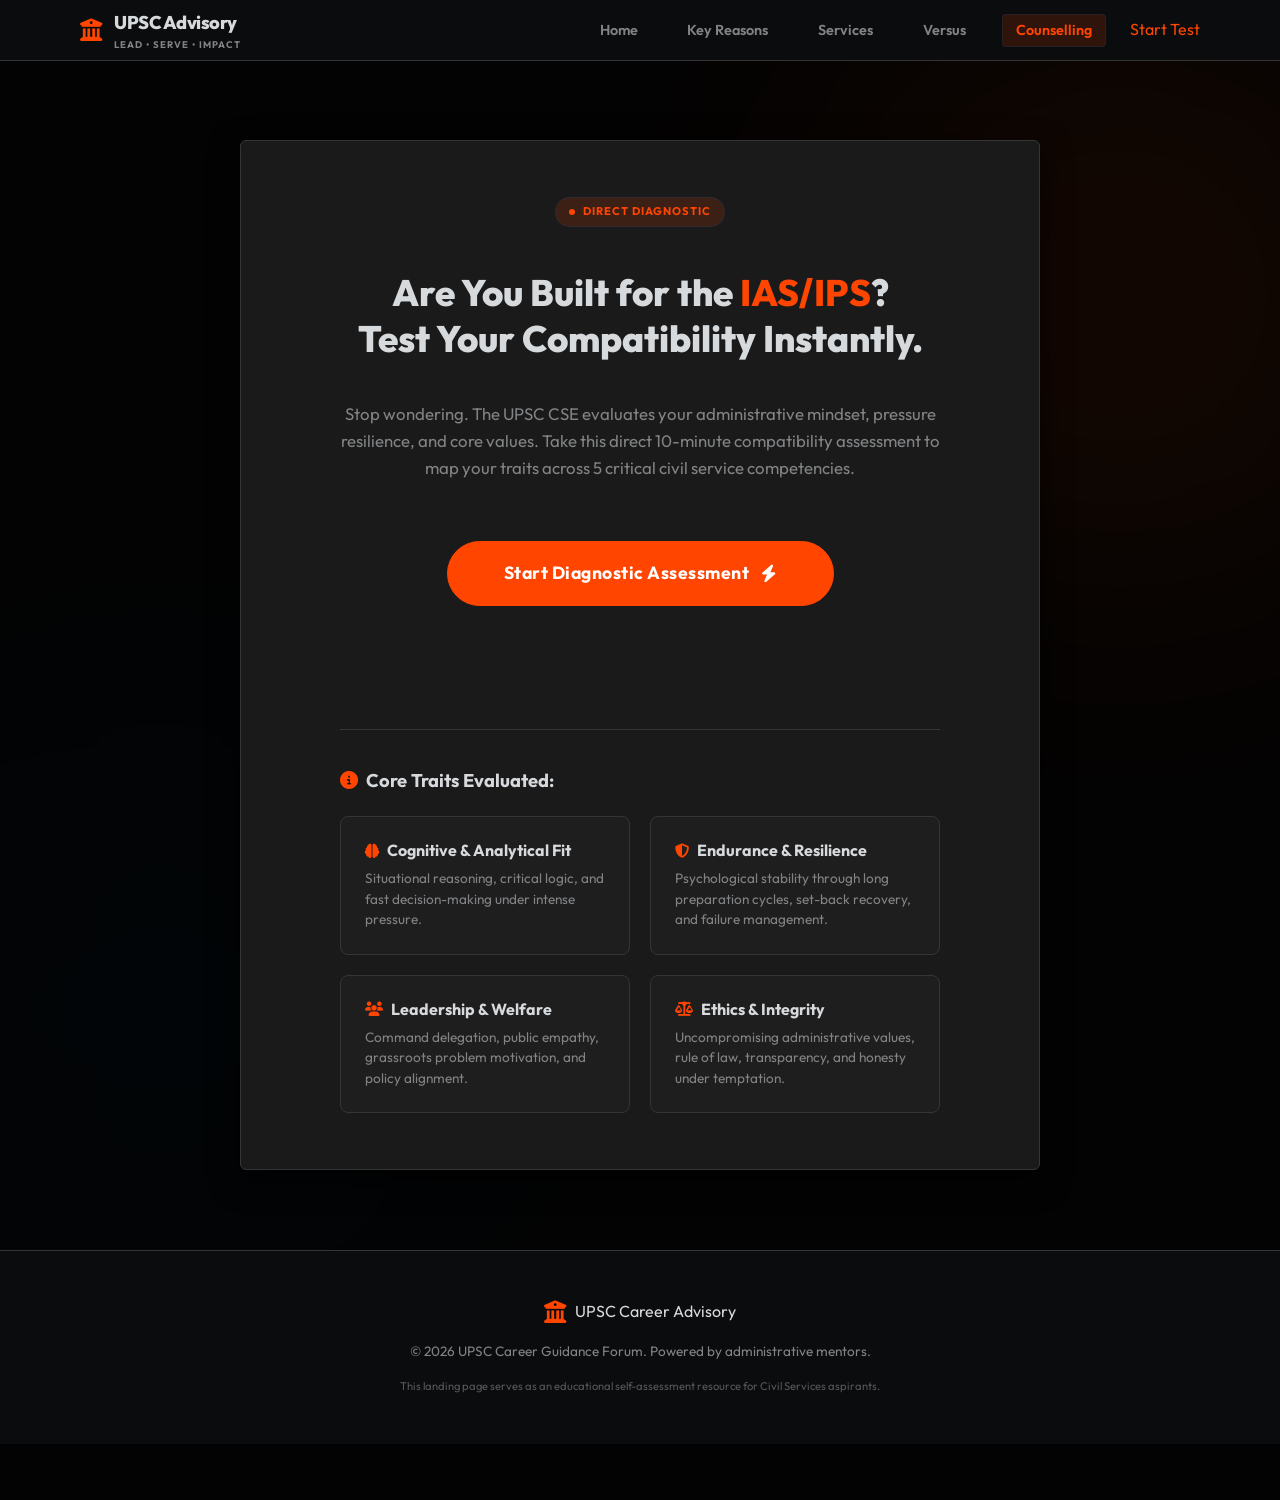
==== assessment.html @ 0c810256 "Add 2nd variant landing page (assessment.html) with punchy headline and link it from home page nav" ====
<!DOCTYPE html>
<html lang="en">
<head>
  <meta charset="UTF-8">
  <meta name="viewport" content="width=device-width, initial-scale=1.0, maximum-scale=1.0, user-scalable=no">
  <title>UPSC Career Compatibility Assessment | Are You Built for IAS/IPS?</title>
  <meta name="description" content="Take this direct 10-minute diagnostic compatibility assessment to map your traits across 5 core civil service competencies.">
  
  <!-- Preconnect to Google Fonts -->
  <link rel="preconnect" href="https://fonts.googleapis.com">
  <link rel="preconnect" href="https://fonts.gstatic.com" crossorigin>
  <!-- Google Fonts: Outfit for clean text & headings -->
  <link href="https://fonts.googleapis.com/css2?family=Outfit:wght@300;400;500;600;700;800;900&display=swap" rel="stylesheet">
  
  <!-- FontAwesome Icons -->
  <link rel="stylesheet" href="https://cdnjs.cloudflare.com/ajax/libs/font-awesome/6.4.0/css/all.min.css">
  
  <!-- Custom Stylesheet -->
  <link rel="stylesheet" href="style.css?v=1.4">
</head>
<body class="quiz-page">

  <!-- Background overlay particles/shapes -->
  <div class="decorations">
    <div class="glow-orb orb-1"></div>
    <div class="glow-orb orb-2"></div>
  </div>

  <!-- Header -->
  <header>
    <div class="container header-container">
      <div class="logo">
        <a href="index.html" style="text-decoration: none; display: flex; align-items: center; gap: 0.75rem; color: inherit;">
          <div class="portal-logo">
            <i class="fa-solid fa-building-columns"></i>
          </div>
          <div class="logo-text">
            <span class="logo-title">UPSC Advisory</span>
            <span class="logo-subtitle">LEAD • SERVE • IMPACT</span>
          </div>
        </a>
      </div>
      
      <div class="header-right-actions">
        <nav class="desktop-nav">
          <ul>
            <li><a href="index.html#hero">Home</a></li>
            <li><a href="index.html#reasons">Key Reasons</a></li>
            <li><a href="index.html#services">Services</a></li>
            <li><a href="index.html#comparison">Versus</a></li>
            <li><a href="quiz.html" class="nav-btn-highlight">Counselling</a></li>
          </ul>
        </nav>
        <a href="quiz.html" class="cta-header-btn">Start Test</a>
      </div>
    </div>
  </header>

  <!-- Main Content Card Section -->
  <section class="page-quiz-section" style="padding-top: 140px; padding-bottom: 80px; min-height: calc(100vh - 120px); display: flex; align-items: center;">
    <div class="container">
      <div class="quiz-container card-glass" style="max-width: 800px; margin: 0 auto; text-align: center; padding: 3.5rem 2rem;">
        
        <div class="quiz-intro-content">
          <div class="hero-badge" style="margin-bottom: 1.5rem; display: inline-flex; align-items: center; gap: 0.5rem;">
            <span class="badge-dot"></span> DIRECT DIAGNOSTIC
          </div>
          
          <h1 style="font-size: 2.3rem; line-height: 1.25; margin-bottom: 1.25rem; font-family: var(--font-heading); font-weight: 800; color: var(--color-text-primary);">
            Are You Built for the <span class="highlight">IAS/IPS</span>?<br>Test Your Compatibility Instantly.
          </h1>
          
          <p style="max-width: 620px; margin: 0 auto 2.5rem auto; font-size: 1.05rem; line-height: 1.6; color: var(--color-text-secondary);">
            Stop wondering. The UPSC CSE evaluates your administrative mindset, pressure resilience, and core values. Take this direct 10-minute compatibility assessment to map your traits across 5 critical civil service competencies.
          </p>
          
          <div style="margin-bottom: 3.5rem;">
            <a href="quiz.html" class="btn btn-primary btn-booking btn-shimmer" style="text-decoration: none; padding: 1.1rem 3.5rem; font-size: 1.1rem; display: inline-flex; align-items: center; gap: 0.75rem; border-radius: 50px; font-weight: 700;">
              Start Diagnostic Assessment <i class="fa-solid fa-bolt"></i>
            </a>
          </div>

          <!-- Evaluated Traits Grid -->
          <div style="margin-top: 3rem; border-top: var(--border-glass); padding-top: 2.5rem; text-align: left;">
            <h3 style="font-size: 1.15rem; color: var(--color-text-primary); margin-bottom: 1.5rem; font-family: var(--font-heading); display: flex; align-items: center; gap: 0.5rem; font-weight: 700;">
              <i class="fa-solid fa-circle-info" style="color: var(--color-accent-orange);"></i> Core Traits Evaluated:
            </h3>
            
            <div class="traits-grid" style="display: grid; grid-template-columns: repeat(auto-fit, minmax(280px, 1fr)); gap: 1.25rem;">
              <div class="trait-card" style="background: rgba(255,255,255,0.015); border: var(--border-glass); padding: 1.5rem; border-radius: 8px; transition: transform 0.2s ease;">
                <h4 style="font-size: 1rem; color: var(--color-text-primary); margin-bottom: 0.5rem; display: flex; align-items: center; gap: 0.5rem; font-weight: 700; font-family: var(--font-heading);">
                  <i class="fa-solid fa-brain" style="color: var(--color-accent-orange); font-size: 0.9rem;"></i> Cognitive &amp; Analytical Fit
                </h4>
                <p style="font-size: 0.85rem; line-height: 1.5; color: var(--color-text-secondary); margin: 0;">Situational reasoning, critical logic, and fast decision-making under intense pressure.</p>
              </div>
              
              <div class="trait-card" style="background: rgba(255,255,255,0.015); border: var(--border-glass); padding: 1.5rem; border-radius: 8px; transition: transform 0.2s ease;">
                <h4 style="font-size: 1rem; color: var(--color-text-primary); margin-bottom: 0.5rem; display: flex; align-items: center; gap: 0.5rem; font-weight: 700; font-family: var(--font-heading);">
                  <i class="fa-solid fa-shield-halved" style="color: var(--color-accent-orange); font-size: 0.9rem;"></i> Endurance &amp; Resilience
                </h4>
                <p style="font-size: 0.85rem; line-height: 1.5; color: var(--color-text-secondary); margin: 0;">Psychological stability through long preparation cycles, set-back recovery, and failure management.</p>
              </div>
              
              <div class="trait-card" style="background: rgba(255,255,255,0.015); border: var(--border-glass); padding: 1.5rem; border-radius: 8px; transition: transform 0.2s ease;">
                <h4 style="font-size: 1rem; color: var(--color-text-primary); margin-bottom: 0.5rem; display: flex; align-items: center; gap: 0.5rem; font-weight: 700; font-family: var(--font-heading);">
                  <i class="fa-solid fa-users" style="color: var(--color-accent-orange); font-size: 0.9rem;"></i> Leadership &amp; Welfare
                </h4>
                <p style="font-size: 0.85rem; line-height: 1.5; color: var(--color-text-secondary); margin: 0;">Command delegation, public empathy, grassroots problem motivation, and policy alignment.</p>
              </div>
              
              <div class="trait-card" style="background: rgba(255,255,255,0.015); border: var(--border-glass); padding: 1.5rem; border-radius: 8px; transition: transform 0.2s ease;">
                <h4 style="font-size: 1rem; color: var(--color-text-primary); margin-bottom: 0.5rem; display: flex; align-items: center; gap: 0.5rem; font-weight: 700; font-family: var(--font-heading);">
                  <i class="fa-solid fa-scale-balanced" style="color: var(--color-accent-orange); font-size: 0.9rem;"></i> Ethics &amp; Integrity
                </h4>
                <p style="font-size: 0.85rem; line-height: 1.5; color: var(--color-text-secondary); margin: 0;">Uncompromising administrative values, rule of law, transparency, and honesty under temptation.</p>
              </div>
            </div>
          </div>
          
        </div>
        
      </div>
    </div>
  </section>

  <!-- Footer -->
  <footer style="margin-bottom: 56px;">
    <div class="container footer-container">
      <div class="logo">
        <div class="portal-logo">
          <i class="fa-solid fa-building-columns"></i>
        </div>
        <span>UPSC Career Advisory</span>
      </div>
      <p>&copy; 2026 UPSC Career Guidance Forum. Powered by administrative mentors.</p>
      <p class="footer-note">This landing page serves as an educational self-assessment resource for Civil Services aspirants.</p>
    </div>
  </footer>

  <!-- App-like Mobile Bottom Navigation Bar -->
  <div class="mobile-bottom-nav">
    <a href="index.html#hero" class="mobile-nav-link"><i class="fa-solid fa-house"></i><span>Home</span></a>
    <a href="index.html#reasons" class="mobile-nav-link"><i class="fa-solid fa-list-check"></i><span>Reasons</span></a>
    <a href="assessment.html" class="mobile-nav-link center-fab active">
      <div class="fab-circle">
        <i class="fa-solid fa-compass"></i>
      </div>
      <span>Quiz</span>
    </a>
    <a href="index.html#services" class="mobile-nav-link"><i class="fa-solid fa-layer-group"></i><span>Services</span></a>
    <a href="index.html#comparison" class="mobile-nav-link"><i class="fa-solid fa-scale-balanced"></i><span>Versus</span></a>
  </div>

</body>
</html>
---- style.css ----
/* ==========================================
   COLOR AND STYLE DESIGN SYSTEM (DARK BY DEFAULT)
   ========================================== */
:root {
  /* Colors - Obsidian Dark Palette & Orangered Highlights */
  --color-bg-base: #030303;          /* Base dark background */
  --color-bg-deep: #0b0c0d;          /* Header/Footer deep background */
  --color-bg-surface: #1a1a1b;       /* Card/Panel background */
  --color-bg-glass: rgba(26, 26, 27, 0.75);
  
  --color-text-primary: #d7dadc;     /* Clean light-grey text */
  --color-text-secondary: #818384;   /* Secondary slate text */
  --color-text-muted: #565758;
  
  --color-accent-orange: #ff4500;     /* Orange-red primary accent */
  --color-accent-orange-hover: #ff5722;
  --color-accent-orange-glow: rgba(255, 69, 0, 0.15);
  --color-accent-blue: #7193ff;       
  --color-accent-red: #ff585b;        /* Downvote/Caution red */
  --color-accent-green: #46d160;      /* Success green */
  
  --color-border-primary: #343536;    /* Standard card border */
  --color-border-hover: #474748;
  
  /* Fonts */
  --font-body: 'Outfit', sans-serif;
  
  /* Borders */
  --border-glass: 1px solid var(--color-border-primary);
  --border-radius-sm: 4px;
  --border-radius-md: 8px;
  --border-radius-lg: 12px;
  
  /* Shadows & Blurs */
  --shadow-sm: 0 2px 4px rgba(0, 0, 0, 0.5);
  --shadow-lg: 0 10px 30px rgba(0, 0, 0, 0.7);
  --shadow-orange: 0 0 15px rgba(255, 69, 0, 0.1);
  --blur-glass: blur(12px);
}

/* ==========================================
   LIGHT MODE ACCENTS (LINKEDIN INSPIRED)
   ========================================== */
body.light-theme {
  /* Colors - LinkedIn Light Mode Palette */
  --color-bg-base: #f3f2ef;          /* Base light-grey background */
  --color-bg-deep: #ffffff;          /* Header/Footer background */
  --color-bg-surface: #ffffff;       /* Card/Panel background */
  --color-bg-glass: rgba(255, 255, 255, 0.9);
  
  --color-text-primary: #191919;     /* Dark charcoal text */
  --color-text-secondary: #666666;   /* Secondary grey metadata */
  --color-text-muted: #8c8c8c;
  
  --color-accent-orange: #0a66c2;     /* LinkedIn Blue */
  --color-accent-orange-hover: #004182;  /* Hover dark blue */
  --color-accent-orange-glow: rgba(10, 102, 194, 0.08);
  --color-accent-blue: #3b82f6;       
  --color-accent-red: #d11124;        /* Caution red */
  --color-accent-green: #057642;      /* Success green */
  
  --color-border-primary: #e0e0e0;    /* Standard light border */
  --color-border-hover: #b3b3b3;
  
  /* Shadows */
  --shadow-sm: 0 1px 3px rgba(0, 0, 0, 0.05);
  --shadow-lg: 0 4px 12px rgba(0, 0, 0, 0.08);
  --shadow-orange: 0 0 15px rgba(10, 102, 194, 0.1);
}

/* ==========================================
   RESET & BASE STYLES
   ========================================== */
*, *::before, *::after {
  box-sizing: border-box;
  margin: 0;
  padding: 0;
}

html {
  scroll-behavior: smooth;
  font-size: 16px;
  -webkit-text-size-adjust: 100%;
}

body {
  font-family: var(--font-body);
  background-color: var(--color-bg-base);
  color: var(--color-text-primary);
  line-height: 1.6;
  overflow-x: hidden;
  position: relative;
  -webkit-tap-highlight-color: transparent;
  transition: background-color 0.3s ease, color 0.3s ease;
}

/* Smooth theme transition for structural elements */
body, header, footer, section, div, h1, h2, h3, h4, p, a, button, input, select, table, tr, td, th {
  transition: background-color 0.3s ease, border-color 0.3s ease, color 0.3s ease, box-shadow 0.3s ease;
}

/* Background Decorations */
.decorations {
  position: absolute;
  top: 0;
  left: 0;
  width: 100%;
  height: 100%;
  z-index: -1;
  pointer-events: none;
  overflow: hidden;
}

.glow-orb {
  position: absolute;
  border-radius: 50%;
  filter: blur(150px);
}

.orb-1 {
  top: 5%;
  right: -5%;
  width: 35vw;
  height: 35vw;
  background-color: var(--color-accent-orange-glow);
  opacity: 0.8;
}

.orb-2 {
  top: 50%;
  left: -10%;
  width: 45vw;
  height: 45vw;
  background-color: rgba(10, 102, 194, 0.04);
  opacity: 0.8;
}

/* Custom Scrollbar */
::-webkit-scrollbar {
  width: 12px;
}

::-webkit-scrollbar-track {
  background: var(--color-bg-base);
}

::-webkit-scrollbar-thumb {
  background: #343536;
  border-radius: 6px;
  border: 3px solid var(--color-bg-base);
}

body.light-theme ::-webkit-scrollbar-thumb {
  background: #c7c7c7;
}

::-webkit-scrollbar-thumb:hover {
  background: #474748;
}

body.light-theme ::-webkit-scrollbar-thumb:hover {
  background: #a6a6a6;
}

/* Typography elements */
h1, h2, h3, h4 {
  font-weight: 700;
  line-height: 1.2;
  color: var(--color-text-primary);
}

p {
  color: var(--color-text-secondary);
}

a {
  color: var(--color-accent-orange);
  text-decoration: none;
  transition: all 0.25s ease;
}

a:hover {
  color: var(--color-accent-orange-hover);
}

.container {
  width: 90%;
  max-width: 1200px;
  margin: 0 auto;
  padding: 0 1rem;
}

/* ==========================================
   REUSABLE UI COMPONENTS
   ========================================== */
.card-glass {
  background: var(--color-bg-surface);
  border: var(--border-glass);
  border-radius: var(--border-radius-md);
  box-shadow: var(--shadow-lg);
  transition: border-color 0.3s ease, box-shadow 0.3s ease;
}

.card-glass:hover {
  border-color: var(--color-border-hover);
}

.btn {
  display: inline-flex;
  align-items: center;
  gap: 0.5rem;
  padding: 0.6rem 1.5rem;
  font-family: var(--font-body);
  font-size: 0.9rem;
  font-weight: 700;
  border-radius: 9999px;
  cursor: pointer;
  transition: all 0.2s ease;
  text-transform: none;
  letter-spacing: 0.5px;
}

.btn-primary {
  background: var(--color-accent-orange);
  color: #ffffff;
  border: 1px solid var(--color-accent-orange);
}

.btn-primary:hover {
  background: var(--color-accent-orange-hover);
  border-color: var(--color-accent-orange-hover);
  transform: scale(1.02);
}

.btn-secondary {
  background: transparent;
  color: var(--color-accent-orange);
  border: 1px solid var(--color-accent-orange);
}

.btn-secondary:hover {
  background: var(--color-accent-orange-glow);
  transform: scale(1.02);
}

.btn-primary, .nav-btn-highlight, .header-cta-btn {
  position: relative;
  overflow: hidden;
}

.btn-primary::after, .nav-btn-highlight::after, .header-cta-btn::after {
  content: '';
  position: absolute;
  top: 0;
  left: -50%;
  width: 30%;
  height: 100%;
  background: linear-gradient(
    to right,
    rgba(255, 255, 255, 0) 0%,
    rgba(255, 255, 255, 0.45) 50%,
    rgba(255, 255, 255, 0) 100%
  );
  transform: skewX(-25deg);
  transition: 0.75s;
  opacity: 0;
}

.btn-primary:hover::after, .nav-btn-highlight:hover::after, .header-cta-btn:hover::after {
  left: 125%;
  opacity: 1;
}

body.light-theme .btn-primary {
  color: #ffffff !important;
}

.highlight {
  color: var(--color-accent-orange);
}

.section-subtitle {
  font-size: 0.75rem;
  font-weight: 800;
  letter-spacing: 1.5px;
  color: var(--color-accent-orange);
  text-transform: uppercase;
  display: block;
  margin-bottom: 0.5rem;
}

.section-header {
  text-align: center;
  margin-bottom: 3rem;
}

.section-header h2 {
  font-size: 2.2rem;
  margin-bottom: 0.75rem;
}

.section-header p {
  max-width: 650px;
  margin: 0 auto;
  font-size: 1.05rem;
}

/* ==========================================
   HEADER / NAVIGATION & THEME SWITCHER
   ========================================== */
header {
  position: fixed;
  top: 0;
  left: 0;
  width: 100%;
  z-index: 100;
  background: var(--color-bg-deep);
  border-bottom: var(--border-glass);
  transition: all 0.25s ease;
}

.header-container {
  display: flex;
  justify-content: space-between;
  align-items: center;
  height: 60px;
}

.logo {
  display: flex;
  align-items: center;
  gap: 0.6rem;
}

.portal-logo {
  font-size: 1.4rem;
  color: var(--color-accent-orange);
  display: flex;
  align-items: center;
}

.logo-text {
  display: flex;
  flex-direction: column;
}

.logo-title {
  font-size: 1.15rem;
  font-weight: 800;
  color: var(--color-text-primary);
  letter-spacing: -0.5px;
}

.logo-subtitle {
  font-size: 0.6rem;
  font-weight: 700;
  letter-spacing: 1px;
  color: var(--color-text-secondary);
}

.header-right-actions {
  display: flex;
  align-items: center;
  gap: 1.5rem;
}

.desktop-nav ul {
  display: flex;
  list-style: none;
  align-items: center;
  gap: 1.5rem;
}

.desktop-nav a {
  font-size: 0.9rem;
  font-weight: 600;
  color: var(--color-text-secondary);
  padding: 0.4rem 0.8rem;
  border-radius: 4px;
  transition: all 0.15s ease;
}

.desktop-nav a:hover, .desktop-nav a.active {
  background: var(--color-accent-orange-glow);
  color: var(--color-accent-orange);
  text-decoration: none;
}

.nav-btn-highlight {
  background: var(--color-accent-orange-glow);
  border: 1px solid rgba(10, 102, 194, 0.15);
  color: var(--color-accent-orange) !important;
}

.nav-btn-highlight:hover {
  background: var(--color-accent-orange) !important;
  color: #ffffff !important;
  border-color: var(--color-accent-orange);
}

/* Theme Switcher Button */
.theme-toggle-btn {
  background: transparent;
  border: 1px solid var(--color-border-primary);
  width: 36px;
  height: 36px;
  border-radius: 50%;
  color: var(--color-accent-orange);
  cursor: pointer;
  display: flex;
  align-items: center;
  justify-content: center;
  font-size: 1.15rem;
  transition: all 0.2s ease;
  outline: none;
}

.theme-toggle-btn:hover {
  background: var(--color-accent-orange-glow);
  border-color: var(--color-accent-orange);
  transform: scale(1.05);
}

.header-cta-btn {
  display: none;
}

/* ==========================================
   HERO SECTION
   ========================================== */
.hero {
  position: relative;
  padding: 120px 0 80px 0;
  background-color: var(--color-bg-base);
  min-height: 80vh;
  display: flex;
  align-items: center;
}

.hero-split {
  display: grid;
  grid-template-columns: 1.2fr 1fr;
  gap: 3rem;
  align-items: center;
}

.hero-badge {
  display: inline-flex;
  align-items: center;
  gap: 0.4rem;
  padding: 0.3rem 0.8rem;
  background: var(--color-accent-orange-glow);
  border: 1px solid rgba(10, 102, 194, 0.15);
  border-radius: 9999px;
  font-size: 0.7rem;
  letter-spacing: 1px;
  font-weight: 700;
  color: var(--color-accent-orange);
  margin-bottom: 1.5rem;
}

.badge-dot {
  width: 6px;
  height: 6px;
  background-color: var(--color-accent-orange);
  border-radius: 50%;
  animation: pulse 2s infinite;
}

.hero h1 {
  font-size: 3rem;
  font-weight: 800;
  color: var(--color-text-primary);
  letter-spacing: -1px;
  margin-bottom: 1rem;
}

.hero-tagline {
  font-size: 1.35rem;
  color: var(--color-accent-orange);
  margin-bottom: 1.5rem;
  font-weight: 600;
}

.hero-desc {
  font-size: 1rem;
  line-height: 1.6;
  margin-bottom: 2.5rem;
  color: var(--color-text-secondary);
}

.hero-actions {
  display: flex;
  gap: 1rem;
}

.hero-image-side {
  display: flex;
  justify-content: center;
}

.image-frame-glow {
  position: relative;
  border-radius: var(--border-radius-lg);
  overflow: hidden;
  box-shadow: 0 10px 20px rgba(0, 0, 0, 0.05), 0 0 35px var(--color-accent-orange-glow);
  border: 1px solid rgba(10, 102, 194, 0.2);
  transition: transform 0.3s ease;
}

.image-frame-glow:hover {
  transform: translateY(-5px);
}

.hero-main-img {
  width: 100%;
  height: auto;
  display: block;
  object-fit: cover;
}

.image-overlay-info {
  position: absolute;
  bottom: 1rem;
  left: 1rem;
  z-index: 5;
}

.img-badge {
  background: var(--color-bg-glass);
  backdrop-filter: var(--blur-glass);
  border: 1px solid var(--color-border-primary);
  padding: 0.4rem 1rem;
  border-radius: 9999px;
  font-size: 0.75rem;
  font-weight: 600;
  color: var(--color-text-primary);
}

.hero-wave {
  position: absolute;
  bottom: 0;
  left: 0;
  width: 100%;
  line-height: 0;
}

.hero-wave svg {
  position: relative;
  display: block;
  width: calc(100% + 1.3px);
  height: 40px;
}

.hero-wave .shape-fill {
  fill: var(--color-bg-base);
}

@keyframes pulse {
  0% { transform: scale(0.9); box-shadow: 0 0 0 0 rgba(10, 102, 194, 0.7); }
  70% { transform: scale(1); box-shadow: 0 0 0 6px rgba(10, 102, 194, 0); }
  100% { transform: scale(0.9); box-shadow: 0 0 0 0 rgba(10, 102, 194, 0); }
}

/* ==========================================
   INTRODUCTION SECTION
   ========================================== */
.intro {
  padding: 60px 0;
}

.intro-card {
  padding: 3rem;
  background-color: var(--color-bg-surface);
  border: var(--border-glass);
}

.intro-grid {
  display: grid;
  grid-template-columns: 1.2fr 1fr;
  gap: 3rem;
  align-items: center;
}

.intro-text h2 {
  font-size: 1.8rem;
  margin-bottom: 1.2rem;
  letter-spacing: -0.5px;
}

.accent-text {
  color: var(--color-text-primary);
}

.intro-text p {
  font-size: 1rem;
  color: var(--color-text-secondary);
}

.intro-quote {
  border-left: 3px solid var(--color-accent-orange);
  padding-left: 2rem;
  display: flex;
  flex-direction: column;
  gap: 1rem;
}

.portal-quote {
  font-size: 1.35rem;
  color: var(--color-accent-orange);
  font-weight: 700;
  line-height: 1.3;
}

.quote-explanation {
  font-size: 0.9rem;
  line-height: 1.6;
}

/* ==========================================
   MASTER EXPLORER SECTION (FOLD 2)
   ========================================== */
.explorer-section {
  padding: 60px 0;
}

.explorer-tabs-container {
  display: flex;
  justify-content: center;
  gap: 0.5rem;
  padding: 0.35rem;
  background: var(--color-bg-deep);
  border: var(--border-glass);
  border-radius: var(--border-radius-lg);
  margin-bottom: 2.5rem;
}

.master-tab-btn {
  background: transparent;
  border: none;
  color: var(--color-text-secondary);
  padding: 0.8rem 1.8rem;
  font-family: var(--font-body);
  font-size: 0.95rem;
  font-weight: 700;
  border-radius: var(--border-radius-md);
  cursor: pointer;
  display: inline-flex;
  align-items: center;
  gap: 0.6rem;
  transition: all 0.25s cubic-bezier(0.4, 0, 0.2, 1);
}

.master-tab-btn i {
  transition: transform 0.2s ease;
}

.master-tab-btn:hover {
  color: var(--color-accent-orange);
  background: var(--color-accent-orange-glow);
}

.master-tab-btn.active {
  color: #ffffff !important;
  background: var(--color-accent-orange);
  box-shadow: 0 4px 14px rgba(255, 107, 0, 0.4);
  transform: translateY(-1px);
}

.master-tab-btn.active i {
  transform: scale(1.15);
}

body.light-theme .master-tab-btn.active {
  color: #ffffff !important;
  box-shadow: 0 4px 12px rgba(255, 107, 0, 0.25);
}

.explorer-panel {
  display: none;
}

.explorer-panel.active {
  display: block;
  animation: fadeIn 0.35s ease forwards;
}

.explorer-panel .reasons,
.explorer-panel .services,
.explorer-panel .comparison {
  padding: 0;
  border: none;
}

/* ==========================================
   KEY REASONS SECTION
   ========================================== */
.reasons {
  padding: 60px 0;
}

.reasons-filter {
  display: flex;
  justify-content: center;
  gap: 0.5rem;
  flex-wrap: wrap;
  margin-bottom: 2.5rem;
}

.filter-btn {
  background: var(--color-bg-surface);
  border: var(--border-glass);
  color: var(--color-text-secondary);
  padding: 0.5rem 1.2rem;
  border-radius: 9999px;
  font-family: var(--font-body);
  font-weight: 700;
  font-size: 0.85rem;
  cursor: pointer;
  transition: all 0.2s ease;
  display: flex;
  align-items: center;
  gap: 0.4rem;
}

.filter-btn:hover, .filter-btn.active {
  background: var(--color-accent-orange-glow);
  color: var(--color-accent-orange);
  border-color: var(--color-accent-orange);
}

.reasons-grid {
  display: grid;
  grid-template-columns: repeat(auto-fill, minmax(340px, 1fr));
  gap: 1.5rem;
}

.reason-card {
  background: var(--color-bg-surface);
  border: var(--border-glass);
  padding: 2rem;
  border-radius: 6px;
  display: flex;
  flex-direction: column;
  gap: 1rem;
  height: 100%;
  transition: transform 0.3s cubic-bezier(0.2, 0.8, 0.2, 1), 
              box-shadow 0.3s ease, 
              border-color 0.3s ease, 
              background-color 0.3s ease;
}

.reason-card:hover {
  transform: translateY(-4px) scale(1.02);
  border-color: var(--color-accent-orange);
  box-shadow: 0 12px 24px rgba(0, 0, 0, 0.15), var(--shadow-orange);
}

.reason-card:hover .reason-icon i {
  animation: float 2s ease-in-out infinite;
}

.reason-card.hidden {
  display: none;
}

.reason-header-row {
  display: flex;
  align-items: center;
  justify-content: space-between;
}

.reason-icon {
  width: 40px;
  height: 40px;
  background: var(--color-accent-orange-glow);
  border-radius: 6px;
  display: flex;
  align-items: center;
  justify-content: center;
  color: var(--color-accent-orange);
  font-size: 1.1rem;
}

.reason-num {
  font-size: 0.85rem;
  font-weight: 700;
  color: var(--color-accent-orange);
  border: 1px solid var(--color-accent-orange-glow);
  background: var(--color-accent-orange-glow);
  padding: 1px 6px;
  border-radius: 4px;
}

.reason-title {
  font-size: 1.15rem;
  font-weight: 600;
  color: var(--color-text-primary);
  line-height: 1.3;
}

.reason-body-text {
  font-size: 0.9rem;
  color: var(--color-text-primary);
  line-height: 1.55;
}

.reason-footer {
  margin-top: auto;
  padding-top: 8px;
  border-top: 1px solid rgba(0, 0, 0, 0.04);
}

.reason-tag {
  font-size: 0.75rem;
  font-weight: 700;
  color: var(--color-text-secondary);
}

/* ==========================================
   SERVICES SHOWCASE SECTION
   ========================================== */
.services {
  padding: 60px 0;
  background: var(--color-bg-base);
  border-top: var(--border-glass);
  border-bottom: var(--border-glass);
}

.services-container {
  display: grid;
  grid-template-columns: 280px 1fr;
  gap: 2rem;
  margin-top: 1.5rem;
}

.services-tabs {
  display: flex;
  flex-direction: column;
  gap: 0.5rem;
}

.tab-link {
  background: var(--color-bg-surface);
  border: var(--border-glass);
  padding: 1rem;
  border-radius: var(--border-radius-sm);
  color: var(--color-text-secondary);
  font-family: var(--font-body);
  text-align: left;
  cursor: pointer;
  transition: all 0.2s ease;
  display: flex;
  flex-direction: column;
  gap: 0.15rem;
}

.tab-link:hover {
  background: var(--color-accent-orange-glow);
  border-color: var(--color-border-hover);
}

.tab-link.active {
  background: var(--color-bg-surface);
  border-color: var(--color-accent-orange);
  color: var(--color-accent-orange);
}

.tab-abbr {
  font-size: 1.05rem;
  font-weight: 700;
  display: flex;
  align-items: center;
  gap: 0.5rem;
}

.tab-full {
  font-size: 0.7rem;
  color: var(--color-text-muted);
}

.tab-link.active .tab-abbr {
  color: var(--color-accent-orange);
}

.tab-link.active .tab-full {
  color: var(--color-text-secondary);
}

.services-content-wrapper {
  background: var(--color-bg-surface);
  border: var(--border-glass);
  border-radius: 6px;
  padding: 2.5rem;
  box-shadow: var(--shadow-sm);
}

.tab-content {
  display: none;
  animation: fadeIn 0.3s ease forwards;
}

.tab-content.active {
  display: block;
}

.service-panel-grid {
  display: grid;
  grid-template-columns: 1.5fr 1fr;
  gap: 2.5rem;
  align-items: center;
}

.service-info h3 {
  font-size: 1.6rem;
  color: var(--color-text-primary);
  margin-bottom: 0.4rem;
}

.service-focus-tag {
  display: inline-block;
  font-size: 0.75rem;
  color: var(--color-accent-orange);
  text-transform: uppercase;
  letter-spacing: 1px;
  font-weight: 700;
  margin-bottom: 1.2rem;
}

.service-description {
  font-size: 0.95rem;
  line-height: 1.6;
  margin-bottom: 1.5rem;
}

.service-responsibilities h4 {
  font-size: 0.9rem;
  font-weight: 700;
  color: var(--color-text-primary);
  margin-bottom: 0.75rem;
  text-transform: uppercase;
}

.service-responsibilities ul {
  list-style: none;
  display: flex;
  flex-direction: column;
  gap: 0.6rem;
}

.service-responsibilities li {
  font-size: 0.9rem;
  color: var(--color-text-secondary);
  display: flex;
  gap: 0.6rem;
  align-items: flex-start;
}

.service-responsibilities li i {
  color: var(--color-accent-orange);
  margin-top: 0.2rem;
  font-size: 0.85rem;
}

.service-visual, .service-visual-ips, .service-visual-ifs, .service-visual-irs, .service-visual-central {
  display: flex;
  flex-direction: column;
  align-items: center;
  justify-content: center;
  background: var(--color-bg-base);
  height: 200px;
  border-radius: var(--border-radius-sm);
  border: var(--border-glass);
  position: relative;
  color: var(--color-accent-orange);
}

.service-huge-icon {
  font-size: 4rem;
  opacity: 0.85;
  transition: transform 0.3s ease;
  animation: float 4s ease-in-out infinite;
}

.service-visual:hover .service-huge-icon {
  transform: scale(1.1) rotate(5deg);
}

.visual-badge {
  position: absolute;
  bottom: 1rem;
  padding: 0.3rem 0.8rem;
  background: var(--color-bg-surface);
  border: var(--border-glass);
  border-radius: 4px;
  font-size: 0.7rem;
  color: var(--color-text-primary);
  font-weight: 600;
}

@keyframes fadeIn {
  from {
    opacity: 0;
    transform: translateY(12px) scale(0.97);
  }
  to {
    opacity: 1;
    transform: translateY(0) scale(1);
  }
}

@keyframes float {
  0% { transform: translateY(0px); }
  50% { transform: translateY(-6px); }
  100% { transform: translateY(0px); }
}

@keyframes border-pulse-caution {
  0% {
    border-color: rgba(209, 17, 36, 0.2);
    box-shadow: 0 8px 32px rgba(0, 0, 0, 0.08), 0 0 0 0 rgba(209, 17, 36, 0.1);
  }
  50% {
    border-color: rgba(209, 17, 36, 0.45);
    box-shadow: 0 8px 32px rgba(0, 0, 0, 0.08), 0 0 16px 6px rgba(209, 17, 36, 0.15);
  }
  100% {
    border-color: rgba(209, 17, 36, 0.2);
    box-shadow: 0 8px 32px rgba(0, 0, 0, 0.08), 0 0 0 0 rgba(209, 17, 36, 0.1);
  }
}

/* ==========================================
   COMPARISON TABLE SECTION
   ========================================== */
.comparison {
  padding: 60px 0;
}

.comparison-wrapper {
  margin-top: 1rem;
}

.comparison-card {
  padding: 1.5rem;
  background-color: var(--color-bg-surface);
  border-radius: 6px;
}

table {
  width: 100%;
  border-collapse: collapse;
  text-align: left;
}

th {
  font-size: 1rem;
  font-weight: 700;
  color: var(--color-text-primary);
  padding: 1.2rem;
  border-bottom: 2px solid var(--color-border-primary);
}

th:first-child {
  color: var(--color-text-secondary);
}

td {
  padding: 1.2rem;
  border-bottom: 1px solid var(--color-border-primary);
  font-size: 0.9rem;
  vertical-align: middle;
}

tr:last-child td {
  border-bottom: none;
}

.aspect-title {
  font-weight: 700;
  color: var(--color-text-primary);
  width: 18%;
}

.upsc-col {
  color: var(--color-text-primary);
  width: 41%;
}

.conv-col {
  color: var(--color-text-secondary);
  width: 41%;
}

.icon-bullet {
  color: var(--color-accent-orange);
  margin-right: 0.4rem;
  font-size: 0.8rem;
}

.conv-col .icon-bullet {
  color: var(--color-text-muted);
}

tr:hover td {
  background: var(--color-accent-orange-glow);
}

/* ==========================================
   INTERACTIVE QUIZ SECTION
   ========================================== */
.quiz-section {
  padding: 60px 0;
}

.quiz-container {
  max-width: 780px;
  margin: 0 auto;
  min-height: 380px;
  padding: 3rem;
  border-radius: 6px;
  background-color: var(--color-bg-surface);
}

.quiz-step {
  display: none;
  height: 100%;
  animation: fadeIn 0.3s ease forwards;
}

.quiz-step.active {
  display: flex;
  flex-direction: column;
  justify-content: center;
}

.quiz-intro-content {
  text-align: center;
  display: flex;
  flex-direction: column;
  align-items: center;
  gap: 1.2rem;
}

.quiz-hero-icon {
  font-size: 3.5rem;
  margin-bottom: 0.5rem;
  color: var(--color-accent-orange);
}

.quiz-intro-content h3 {
  font-size: 1.4rem;
  color: var(--color-text-primary);
}

.quiz-intro-content p {
  max-width: 550px;
  margin-bottom: 1rem;
  font-size: 0.95rem;
}

/* Question Active Styles */
.quiz-progress-bar {
  width: 100%;
  height: 4px;
  background: var(--color-border-primary);
  border-radius: 2px;
  margin-bottom: 1.5rem;
  overflow: hidden;
}

.quiz-progress-fill {
  height: 100%;
  width: 15%;
  background: var(--color-accent-orange);
  transition: width 0.3s cubic-bezier(0.16, 1, 0.3, 1);
}

.question-counter {
  font-size: 0.75rem;
  letter-spacing: 1px;
  font-weight: 700;
  color: var(--color-accent-orange);
  text-transform: uppercase;
  margin-bottom: 0.5rem;
}

.question-text {
  font-size: 1.25rem;
  color: var(--color-text-primary);
  margin-bottom: 2rem;
  line-height: 1.4;
}

.quiz-options {
  display: flex;
  flex-direction: column;
  gap: 0.75rem;
}

.option-btn {
  background: var(--color-bg-base);
  border: var(--border-glass);
  border-radius: 6px;
  padding: 1rem 1.5rem;
  color: var(--color-text-primary);
  font-family: var(--font-body);
  font-size: 0.95rem;
  text-align: left;
  cursor: pointer;
  display: flex;
  align-items: center;
  gap: 1rem;
  transition: transform 0.2s cubic-bezier(0.175, 0.885, 0.32, 1.275), 
              background-color 0.2s ease, 
              border-color 0.2s ease, 
              box-shadow 0.2s ease;
}

.option-btn:hover {
  background: var(--color-accent-orange-glow);
  border-color: var(--color-accent-orange);
  transform: translateX(4px);
}

.option-btn:active {
  transform: scale(0.97) translateX(4px);
}

.opt-indicator {
  width: 24px;
  height: 24px;
  border-radius: 50%;
  background: var(--color-bg-surface);
  border: var(--border-glass);
  display: flex;
  align-items: center;
  justify-content: center;
  font-weight: 700;
  font-size: 0.75rem;
  color: var(--color-text-secondary);
}

.option-btn:hover .opt-indicator {
  background: var(--color-accent-orange);
  color: #ffffff;
  border-color: var(--color-accent-orange);
}

.opt-label {
  font-weight: 500;
}

/* Results State */
.result-header {
  text-align: center;
  display: flex;
  flex-direction: column;
  align-items: center;
  gap: 0.75rem;
  margin-bottom: 1.5rem;
}

.result-icon {
  font-size: 3rem;
  color: var(--color-accent-orange);
}

.result-header h3 {
  font-size: 1.4rem;
}

.score-badge {
  display: flex;
  flex-direction: column;
  align-items: center;
}

.score-text {
  font-size: 3rem;
  font-weight: 800;
  color: var(--color-accent-orange);
  line-height: 1;
}

.score-label {
  font-size: 0.7rem;
  text-transform: uppercase;
  letter-spacing: 1px;
  color: var(--color-text-secondary);
}

.result-feedback {
  font-size: 0.95rem;
  text-align: center;
  line-height: 1.6;
  max-width: 600px;
  margin: 0 auto 2rem auto;
}

.reality-highlights {
  background: var(--color-bg-base);
  border: var(--border-glass);
  border-radius: 6px;
  padding: 1.5rem;
  margin-bottom: 2rem;
}

.reality-highlights h4 {
  font-size: 0.9rem;
  font-weight: 700;
  color: var(--color-accent-red);
  margin-bottom: 1rem;
  display: flex;
  align-items: center;
  gap: 0.4rem;
}

.reality-grid {
  display: grid;
  grid-template-columns: 1fr 1fr;
  gap: 1.2rem;
}

.real-item h5 {
  color: var(--color-text-primary);
  font-size: 0.9rem;
  margin-bottom: 0.2rem;
}

.real-item p {
  font-size: 0.8rem;
  line-height: 1.4;
}

/* ==========================================
   COUNSELLING BOOKING FORM
   ========================================== */
.counselling-booking-box {
  background: var(--color-accent-orange-glow);
  border: 1px solid rgba(10, 102, 194, 0.25);
  border-radius: 6px;
  padding: 2rem;
  margin-bottom: 2.5rem;
  box-shadow: var(--shadow-sm);
}

.counselling-header {
  display: flex;
  align-items: center;
  gap: 1rem;
  margin-bottom: 1.5rem;
}

.counselling-avatar {
  font-size: 2.5rem;
  color: var(--color-accent-orange);
}

.counselling-meta h4 {
  font-size: 1.1rem;
  color: var(--color-text-primary);
  margin-bottom: 0.2rem;
}

.counselling-meta p {
  font-size: 0.85rem;
  color: var(--color-text-secondary);
}

.counselling-form {
  display: flex;
  flex-direction: column;
  gap: 1.2rem;
}

.form-grid {
  display: grid;
  grid-template-columns: 1fr 1fr;
  gap: 1rem;
}

.form-group {
  display: flex;
  flex-direction: column;
  gap: 0.4rem;
}

.form-group label {
  font-size: 0.75rem;
  font-weight: 700;
  text-transform: uppercase;
  color: var(--color-text-secondary);
}

.form-group input, .form-group select {
  width: 100%;
  background: var(--color-bg-surface);
  border: 1px solid var(--color-border-primary);
  padding: 0.7rem 1rem;
  border-radius: 4px;
  color: var(--color-text-primary);
  font-family: var(--font-body);
  font-size: 0.9rem;
  outline: none;
  transition: border-color 0.2s ease;
}

.form-group input::placeholder {
  color: var(--color-text-muted);
}

.form-group input:focus, .form-group select:focus {
  border-color: var(--color-accent-orange);
}

.btn-booking {
  justify-content: center;
  padding: 0.75rem 2rem;
}

/* Booking success message state */
.booking-success-message {
  display: none;
  align-items: flex-start;
  gap: 1rem;
  background: rgba(5, 118, 66, 0.08);
  border: 1px solid rgba(5, 118, 66, 0.25);
  border-radius: 6px;
  padding: 1.5rem;
  margin-top: 1rem;
}

.booking-success-message i {
  color: var(--color-accent-green);
  font-size: 1.8rem;
  margin-top: 0.1rem;
}

.booking-success-message h5 {
  color: var(--color-text-primary);
  font-size: 1.05rem;
  margin-bottom: 0.25rem;
}

.booking-success-message p {
  color: var(--color-text-primary);
  font-size: 0.85rem;
  line-height: 1.5;
}

.result-actions {
  display: flex;
  justify-content: center;
  gap: 1rem;
}

/* ==========================================
   REALITY CHECK SECTION
   ========================================== */
.reality {
  padding: 60px 0;
}

.reality-card {
  padding: 3.5rem;
}

.border-caution {
  border: 1px solid rgba(209, 17, 36, 0.2);
  background: radial-gradient(circle at top right, rgba(209, 17, 36, 0.02), transparent 60%), var(--color-bg-surface);
  animation: border-pulse-caution 3.5s infinite ease-in-out;
}

.reality-badge {
  display: inline-flex;
  align-items: center;
  gap: 0.4rem;
  padding: 0.3rem 0.8rem;
  background: rgba(209, 17, 36, 0.04);
  border: 1px solid rgba(209, 17, 36, 0.15);
  border-radius: 4px;
  font-size: 0.7rem;
  letter-spacing: 1px;
  font-weight: 700;
  color: var(--color-accent-red);
  margin-bottom: 1.2rem;
}

.reality-card h2 {
  font-size: 2rem;
  margin-bottom: 1rem;
}

.accent-red {
  color: var(--color-accent-red);
}

.reality-warning-text {
  font-size: 1.05rem;
  line-height: 1.6;
  max-width: 850px;
  margin-bottom: 2.5rem;
  color: var(--color-text-primary);
}

.reality-grid-large {
  display: grid;
  grid-template-columns: repeat(auto-fill, minmax(280px, 1fr));
  gap: 1.5rem;
}

.r-card {
  background: var(--color-bg-surface);
  border: var(--border-glass);
  padding: 1.5rem;
  border-radius: 6px;
  display: flex;
  flex-direction: column;
  height: 100%;
  transition: transform 0.3s cubic-bezier(0.2, 0.8, 0.2, 1), 
              box-shadow 0.3s ease, 
              border-color 0.3s ease, 
              background-color 0.3s ease;
}

.r-card:hover {
  transform: translateY(-4px) scale(1.02);
  border-color: var(--color-accent-red);
  box-shadow: 0 12px 24px rgba(0, 0, 0, 0.15), 0 0 15px rgba(209, 17, 36, 0.15);
}

.r-card:hover .r-icon i {
  animation: float 2s ease-in-out infinite;
}

.r-icon {
  font-size: 1.3rem;
  color: var(--color-accent-red);
  margin-bottom: 0.75rem;
}

.r-card h3 {
  font-size: 1.05rem;
  color: var(--color-text-primary);
  margin-bottom: 0.4rem;
}

.r-card p {
  font-size: 0.85rem;
  line-height: 1.5;
}

/* ==========================================
   CALL TO ACTION SECTION
   ========================================== */
.cta {
  padding: 60px 0;
}

.cta-container {
  padding: 4rem;
  text-align: center;
  display: flex;
  flex-direction: column;
  align-items: center;
  gap: 1.2rem;
  border: 1px solid rgba(10, 102, 194, 0.15);
  background: radial-gradient(circle at bottom center, rgba(10, 102, 194, 0.05), transparent 75%), var(--color-bg-surface);
}

.cta-subtitle {
  font-size: 0.75rem;
  font-weight: 700;
  letter-spacing: 1px;
  color: var(--color-accent-orange);
}

.cta-container h2 {
  font-size: 2.2rem;
  color: var(--color-text-primary);
}

.cta-container p {
  font-size: 1.05rem;
  max-width: 650px;
  line-height: 1.6;
}

.cta-divider {
  width: 60px;
  height: 2px;
  background: var(--color-accent-orange);
  margin: 0.5rem 0;
  opacity: 0.3;
}

.cta-question {
  font-weight: 600;
  color: var(--color-text-primary) !important;
}

.cta-buttons {
  display: flex;
  gap: 1rem;
  margin-top: 0.5rem;
}

/* ==========================================
   FOOTER
   ========================================== */
footer {
  padding: 3rem 0;
  background: var(--color-bg-deep);
  border-top: var(--border-glass);
}

.footer-container {
  display: flex;
  flex-direction: column;
  align-items: center;
  text-align: center;
  gap: 1rem;
}

.footer-brand {
  display: flex;
  align-items: center;
  gap: 0.5rem;
  font-size: 1.2rem;
  font-weight: 800;
  color: var(--color-accent-orange);
}

footer p {
  font-size: 0.85rem;
  color: var(--color-text-secondary);
}

.footer-note {
  font-size: 0.7rem !important;
  color: var(--color-text-muted) !important;
}

.mobile-bottom-nav {
  display: none;
}

/* ==========================================
   RESPONSIVE DESIGN (MEDIA QUERIES) & MOBILE APP STYLING
   ========================================== */

@media (max-width: 1024px) {
  .intro-card {
    padding: 2.5rem;
  }
  .intro-grid {
    gap: 2rem;
  }
  .reasons-grid {
    grid-template-columns: repeat(auto-fill, minmax(280px, 1fr));
  }
}

@media (max-width: 768px) {
  body {
    padding-bottom: 70px; /* Safe space to prevent fixed bottom nav from covering content */
  }

  /* Desktop Header Changes on Mobile */
  .desktop-nav {
    display: none !important; /* Hide header text navigation completely */
  }

  .header-container {
    justify-content: space-between;
    width: 100%;
    padding: 0 1rem;
  }

  .header-cta-btn {
    display: inline-flex;
    align-items: center;
    background: var(--color-accent-orange);
    color: #ffffff !important;
    padding: 0.45rem 1rem;
    font-size: 0.75rem;
    font-weight: 800;
    border-radius: 9999px;
    margin-right: 0.5rem;
    transition: all 0.25s ease;
  }

  .header-cta-btn:hover {
    background: var(--color-accent-orange-hover);
    transform: scale(1.03);
  }

  .header-right-actions {
    display: flex;
    align-items: center;
    gap: 0.5rem;
  }

  .container {
    width: 96%;
    padding: 0 0.5rem;
  }

  .reasons-filter {
    gap: 0.35rem;
    margin-bottom: 1.5rem;
  }

  .reasons-grid {
    grid-template-columns: 1fr 1fr;
    gap: 0.6rem;
  }

  .reason-card {
    padding: 0.85rem;
    gap: 0.5rem;
  }

  .reason-icon {
    width: 32px;
    height: 32px;
    font-size: 0.9rem;
  }

  .reason-title {
    font-size: 0.85rem;
  }

  .reason-body-text {
    font-size: 0.75rem;
    line-height: 1.4;
  }

  .reason-tag {
    font-size: 0.65rem;
  }

  .reason-footer {
    padding-top: 4px;
  }

  .hero {
    padding: 80px 0 40px 0;
  }

  .intro, .reasons, .services, .comparison, .quiz-section, .reality, .cta {
    padding: 40px 0;
  }

  .explorer-section {
    padding: 40px 0;
  }

  .explorer-tabs-container {
    flex-direction: row;
    justify-content: space-between;
    gap: 0.25rem;
    padding: 0.25rem;
    margin-bottom: 1.5rem;
    border-radius: var(--border-radius-md);
  }

  .master-tab-btn {
    flex: 1;
    width: auto;
    flex-direction: column;
    justify-content: center;
    align-items: center;
    padding: 0.55rem 0.35rem;
    font-size: 0.72rem;
    gap: 0.25rem;
    border-radius: 8px;
  }

  .master-tab-btn i {
    font-size: 1.05rem;
  }

  .explorer-panel .reasons,
  .explorer-panel .services,
  .explorer-panel .comparison {
    padding: 0;
  }

  /* Mobile App Bottom Tab Bar */
  .mobile-bottom-nav {
    display: flex;
    position: fixed;
    bottom: 0;
    left: 0;
    width: 100%;
    height: 56px;
    background: var(--color-bg-deep);
    border-top: var(--border-glass);
    justify-content: space-around;
    align-items: center;
    z-index: 1000;
    padding-bottom: env(safe-area-inset-bottom);
    box-shadow: 0 -2px 10px rgba(0, 0, 0, 0.05);
  }

  .mobile-nav-link {
    display: flex;
    flex-direction: column;
    align-items: center;
    justify-content: center;
    color: var(--color-text-secondary);
    font-size: 0.65rem;
    font-weight: 700;
    text-decoration: none;
    width: 60px;
    height: 100%;
    gap: 2px;
    transition: color 0.15s ease;
  }

  .mobile-nav-link i {
    font-size: 1.1rem;
  }

  .mobile-nav-link.active {
    color: var(--color-accent-orange);
  }

  /* Center Floating Action Button (FAB) styled quiz trigger */
  .mobile-nav-link.center-fab {
    position: relative;
    top: -12px;
    height: auto;
  }

  .mobile-nav-link.center-fab span {
    margin-top: 4px;
  }

  .fab-circle {
    width: 44px;
    height: 44px;
    border-radius: 50%;
    background-color: var(--color-accent-orange);
    color: #ffffff;
    display: flex;
    align-items: center;
    justify-content: center;
    box-shadow: 0 4px 12px rgba(10, 102, 194, 0.3);
    border: 3px solid var(--color-bg-base);
    transition: transform 0.2s ease;
  }

  .mobile-nav-link.active .fab-circle {
    transform: scale(1.05);
    box-shadow: 0 4px 16px rgba(10, 102, 194, 0.5);
  }

  .fab-circle i {
    font-size: 1.15rem;
  }

  /* Services Showcase: Scrollable Horizontal Pills */
  .services-container {
    grid-template-columns: 1fr;
    gap: 1.25rem;
    margin-top: 1rem;
  }

  .services-tabs {
    flex-direction: row;
    overflow-x: auto;
    -webkit-overflow-scrolling: touch;
    gap: 0.5rem;
    padding-bottom: 0.5rem;
    scrollbar-width: none; /* Hide firefox scrollbar */
  }

  .services-tabs::-webkit-scrollbar {
    display: none; /* Hide webkit scrollbars */
  }

  .tab-link {
    flex: 0 0 auto;
    padding: 0.6rem 1.2rem;
    border-radius: 20px;
    text-align: center;
  }

  .tab-full {
    display: none; /* Hide long subtitles in horizontal pills */
  }

  .tab-abbr {
    font-size: 0.85rem;
    display: inline-flex;
    align-items: center;
    gap: 0.35rem;
  }

  /* Hero adjustments for snug screens */
  .hero {
    padding: 70px 0 30px 0;
  }

  .hero-badge {
    margin-bottom: 0.75rem;
  }

  .hero-split {
    grid-template-columns: 1fr;
    gap: 1.5rem;
  }

  .hero h1 {
    font-size: 2.0rem;
    margin-bottom: 0.5rem;
    line-height: 1.3;
  }
  
  .hero-tagline {
    font-size: 1.05rem;
    margin-bottom: 1rem;
  }

  .cta-buttons {
    gap: 0.5rem;
    margin-top: 0.25rem;
  }

  .hero-image-side {
    order: -1;
    display: block;
    max-width: 340px;
    margin: 0 auto 1.25rem auto;
  }

  .section-header h2, .reality-card h2, .cta-container h2 {
    font-size: 1.6rem;
  }

  .intro-grid {
    grid-template-columns: 1fr;
    gap: 1.5rem;
  }

  .intro-card {
    padding: 1.5rem;
  }

  .intro-quote {
    padding-left: 1.2rem;
  }

  .service-panel-grid {
    grid-template-columns: 1fr;
    gap: 1.5rem;
  }

  .services-content-wrapper {
    padding: 1.5rem;
  }

  .service-visual, .service-visual-ips, .service-visual-ifs, .service-visual-irs, .service-visual-central {
    height: 150px;
    order: -1;
  }

  .quiz-container {
    padding: 1.5rem;
  }

  .counselling-booking-box {
    padding: 1.25rem;
  }

  .reality-grid {
    grid-template-columns: 1fr;
  }

  .reality-card {
    padding: 1.5rem;
  }

  .reality-grid-large {
    grid-template-columns: 1fr 1fr;
    gap: 0.6rem;
  }

  .r-card {
    padding: 0.85rem;
  }

  .r-card:last-child {
    grid-column: span 2;
  }

  .r-icon {
    font-size: 1.1rem;
    margin-bottom: 0.4rem;
  }

  .r-card h3 {
    font-size: 0.85rem;
    margin-bottom: 0.25rem;
  }

  .r-card p {
    font-size: 0.75rem;
    line-height: 1.4;
  }

  .cta-container {
    padding: 2.5rem 1.2rem;
  }

  .hero-actions, .cta-buttons, .result-actions {
    flex-direction: column;
    width: 100%;
    gap: 0.75rem;
  }

  .form-grid {
    display: grid;
    grid-template-columns: 1fr;
    gap: 1rem;
    width: 100%;
  }

  .btn {
    justify-content: center;
    width: 100%;
  }

  /* Responsive comparison table cards style */
  table, thead, tbody, th, td, tr {
    display: block;
  }

  thead tr {
    position: absolute;
    top: -9999px;
    left: -9999px;
  }

  tr {
    border-bottom: 1px solid var(--color-border-primary);
    padding: 0.8rem 0;
  }

  td {
    border: none;
    padding: 0.4rem 0;
    width: 100% !important;
  }

  .upsc-col::before {
    content: "Civil Services: ";
    font-weight: 700;
  }

  .conv-col::before {
    content: "Conventional: ";
    font-weight: 700;
    color: var(--color-text-secondary);
  }
}

@media (max-width: 480px) {
  .logo-title {
    font-size: 1rem;
  }
  .logo-subtitle {
    display: none;
  }
  .master-tab-btn i {
    display: none;
  }
  .master-tab-btn {
    font-size: 0.72rem;
    padding: 0.5rem 0.2rem;
  }
  .header-cta-btn {
    padding: 0.4rem 0.65rem;
    font-size: 0.7rem;
    margin-right: 0.25rem;
  }
}

/* ==========================================
   DYNAMIC QUIZ UPGRADES: TIMER & DIAL
   ========================================== */
.quiz-header-row {
  display: flex;
  justify-content: space-between;
  align-items: center;
  margin-bottom: 1.5rem;
  padding-bottom: 0.75rem;
  border-bottom: 1px solid var(--color-border-primary);
}

/* Dedicated Quiz Page Padding from Sticky Header */
.page-quiz-section {
  padding-top: 140px;
  padding-bottom: 80px;
}

.timer-capsule {
  display: inline-flex;
  align-items: center;
  gap: 0.6rem;
  background: rgba(255, 107, 0, 0.1);
  border: 2px solid var(--color-accent-orange);
  padding: 0.6rem 1.4rem;
  border-radius: 50px;
  font-size: 1.3rem;
  font-weight: 800;
  color: var(--color-accent-orange);
  font-family: var(--font-body);
  box-shadow: 0 4px 15px rgba(255, 107, 0, 0.15);
  transition: all 0.3s ease;
}

.timer-capsule i {
  font-size: 1.35rem;
  animation: rotateClock 4s linear infinite;
}

@keyframes rotateClock {
  0% { transform: rotate(0deg); }
  100% { transform: rotate(360deg); }
}

.timer-capsule.timer-low {
  background: rgba(239, 68, 68, 0.15);
  border-color: var(--color-accent-red);
  color: var(--color-accent-red);
  box-shadow: 0 4px 15px rgba(239, 68, 68, 0.25);
  animation: pulseRed 1s infinite alternate;
}

@keyframes pulseRed {
  from { box-shadow: 0 0 5px rgba(239, 68, 68, 0.1); }
  to { box-shadow: 0 0 15px rgba(239, 68, 68, 0.4); }
}

/* SVG Score progress dial styling */
.score-dial-container {
  position: relative;
  width: 160px;
  height: 160px;
  margin: 1.5rem auto;
}

.score-svg {
  width: 100%;
  height: 100%;
  transform: rotate(-90deg);
}

.score-bg-circle {
  fill: none;
  stroke: var(--color-border-primary);
  stroke-width: 8;
}

.score-fill-circle {
  fill: none;
  stroke: var(--color-accent-orange);
  stroke-width: 8;
  stroke-linecap: round;
  stroke-dasharray: 314.16;
  stroke-dashoffset: 314.16;
  transition: stroke-dashoffset 1.5s cubic-bezier(0.2, 0.8, 0.2, 1), stroke 1.5s ease;
}

.score-dial-content {
  position: absolute;
  top: 50%;
  left: 50%;
  transform: translate(-50%, -50%);
  display: flex;
  flex-direction: column;
  align-items: center;
  justify-content: center;
  text-align: center;
  width: 100%;
}

.score-dial-content .score-text {
  font-size: 2.2rem;
  font-weight: 800;
  color: var(--color-text-primary);
  line-height: 1.1;
  margin-bottom: 0.1rem;
  font-family: var(--font-heading);
}

.score-dial-content .score-label {
  font-size: 0.52rem;
  text-transform: uppercase;
  font-weight: 800;
  letter-spacing: 0.5px;
  color: var(--color-text-secondary);
  white-space: nowrap;
}

@media (max-width: 768px) {
  .page-quiz-section {
    padding-top: 100px;
    padding-bottom: 40px;
  }
  
  .timer-capsule {
    position: static;
    margin: 0 auto 1.25rem auto;
    font-size: 1.1rem;
    padding: 0.5rem 1.1rem;
    display: flex;
    justify-content: center;
    width: fit-content;
  }
  
  .quiz-header-row {
    flex-direction: column-reverse;
    gap: 0.75rem;
    border-bottom: none;
    margin-bottom: 0.75rem;
    padding-bottom: 0;
  }
}

/* Phone Number Input with Fixed Country Code */
.phone-input-wrapper {
  display: flex;
  align-items: center;
  width: 100%;
  background: var(--color-bg-surface);
  border: 1px solid var(--color-border-primary);
  border-radius: 4px;
  transition: border-color 0.2s ease;
}

.phone-input-wrapper:focus-within {
  border-color: var(--color-accent-orange);
}

.phone-prefix {
  font-size: 0.9rem;
  font-weight: 700;
  color: var(--color-text-secondary);
  padding-left: 1rem;
  padding-right: 0.5rem;
  border-right: 1px solid var(--color-border-primary);
  user-select: none;
}

.phone-input-wrapper input {
  border: none !important;
  background: transparent !important;
  padding: 0.7rem 1rem 0.7rem 0.5rem !important;
  outline: none !important;
  width: 100%;
  font-size: 0.9rem;
  color: var(--color-text-primary);
}

/* Anti-Rush Warning Box */
.rushed-warning-box {
  display: none;
  background: rgba(255, 107, 0, 0.03);
  border: 1px dashed var(--color-accent-orange);
  border-radius: 6px;
  padding: 1.25rem;
  margin: 1.25rem 0;
  text-align: left;
  animation: fadeIn 0.4s ease forwards;
}

.rushed-warning-box h5 {
  font-size: 0.9rem;
  color: var(--color-accent-orange);
  font-weight: 700;
  margin-top: 0;
  margin-bottom: 0.5rem;
  display: flex;
  align-items: center;
  gap: 0.5rem;
}

.rushed-warning-box p {
  font-size: 0.85rem;
  line-height: 1.5;
  color: var(--color-text-primary);
  margin-bottom: 0.75rem;
}

.rushed-quote {
  font-style: italic;
  color: var(--color-text-secondary);
  border-left: 2px solid var(--color-accent-orange);
  padding-left: 0.75rem;
  font-size: 0.8rem;
  line-height: 1.4;
  margin-top: 0.75rem;
}

/* Submit Button Disabled State */
.btn-booking:disabled {
  opacity: 0.5;
  cursor: not-allowed;
  background: var(--color-border-primary) !important;
  border-color: var(--color-border-primary) !important;
  color: var(--color-text-muted) !important;
  box-shadow: none !important;
}

/* Result Feedback Card Styling [NEW] */
.result-feedback-card {
  background: rgba(255, 255, 255, 0.015);
  border: var(--border-glass);
  border-left: 4px solid var(--color-accent-orange);
  border-radius: 8px;
  padding: 1.5rem;
  margin: 1.5rem 0;
  text-align: left;
  transition: all 0.3s ease;
}

.result-feedback-card.match-high {
  border-left-color: var(--color-accent-green);
  background: rgba(46, 204, 113, 0.015);
}

.result-feedback-card.match-moderate {
  border-left-color: var(--color-accent-orange);
  background: rgba(255, 107, 0, 0.015);
}

.result-feedback-card.match-low {
  border-left-color: var(--color-accent-red);
  background: rgba(231, 76, 60, 0.015);
}

.result-feedback-card strong {
  color: var(--color-text-primary);
  font-size: 1.1rem;
  display: block;
  margin-bottom: 0.75rem;
  font-family: var(--font-heading);
}

.result-feedback-card p, .result-feedback-card {
  font-size: 0.95rem;
  line-height: 1.6;
  color: var(--color-text-secondary);
}
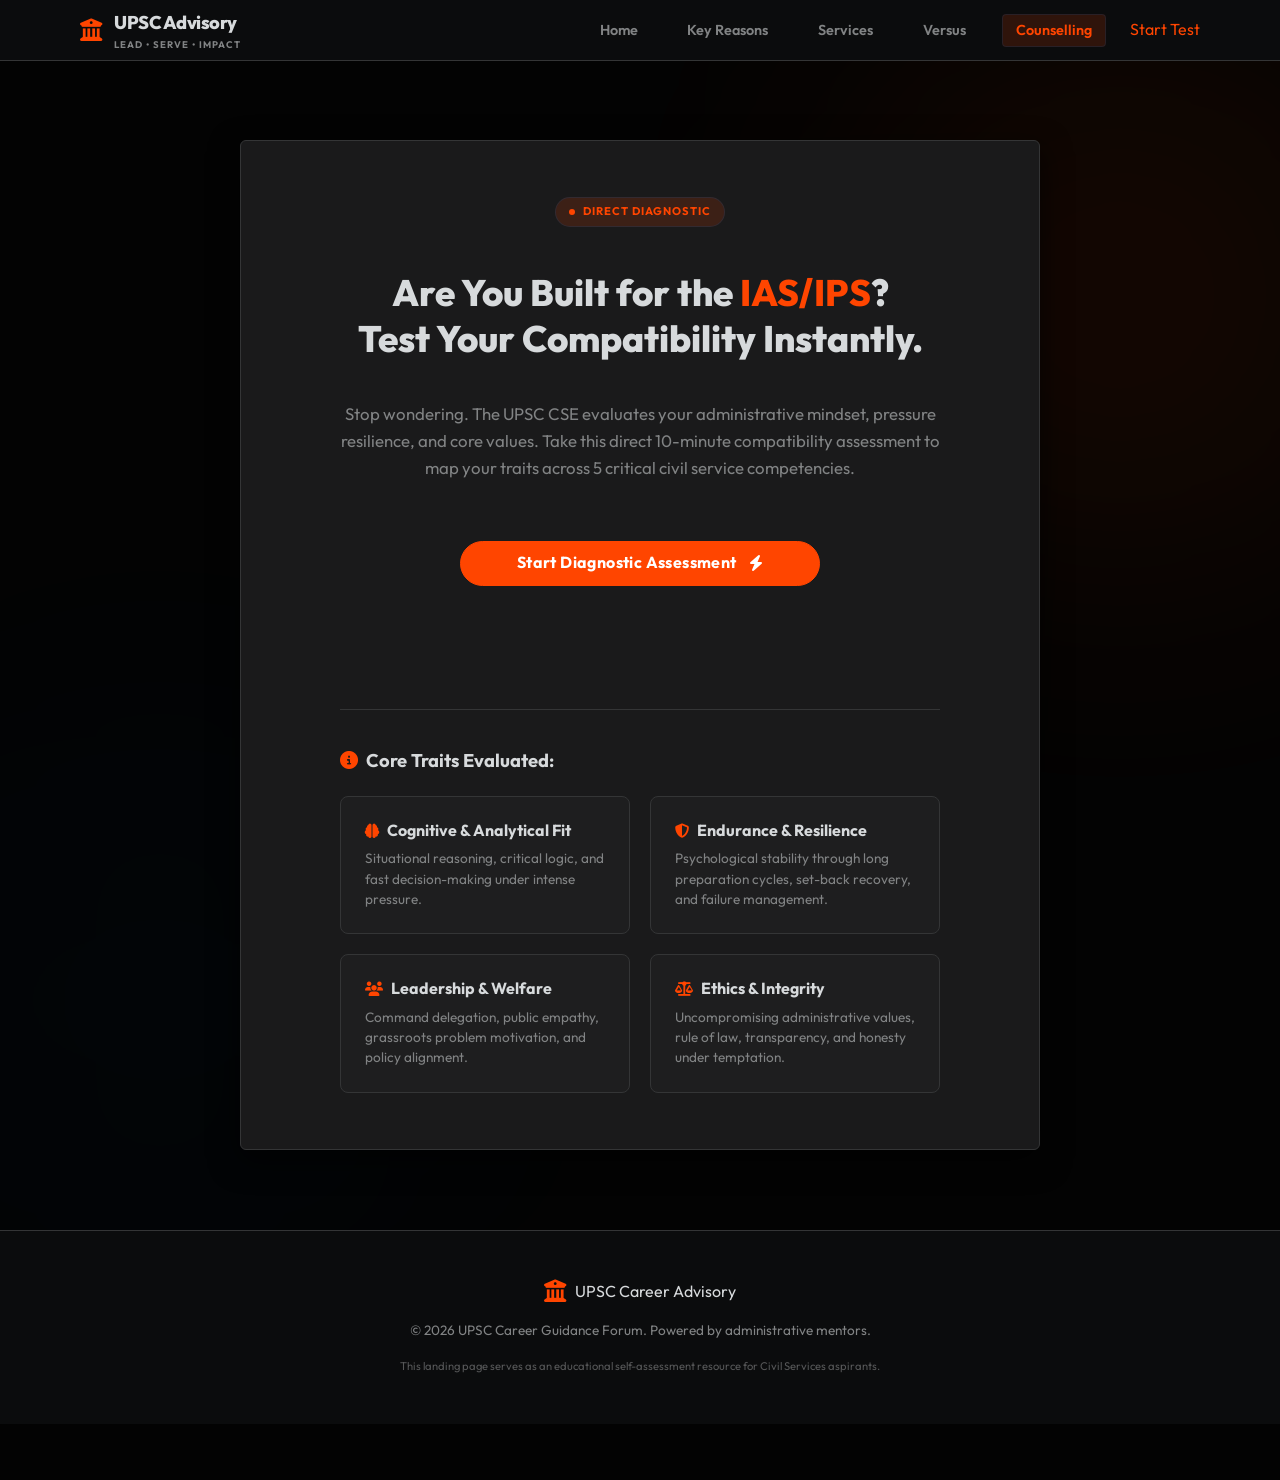
==== commit 9dde525a: "Adjust CTA button dimensions: decreased height and increased length" ====
--- a/assessment.html
+++ b/assessment.html
@@ -75,7 +75,7 @@
           </p>
           
           <div style="margin-bottom: 3.5rem;">
-            <a href="quiz.html" class="btn btn-primary btn-booking btn-shimmer" style="text-decoration: none; padding: 1.1rem 3.5rem; font-size: 1.1rem; display: inline-flex; align-items: center; gap: 0.75rem; border-radius: 50px; font-weight: 700;">
+            <a href="quiz.html" class="btn btn-primary btn-booking btn-shimmer" style="text-decoration: none; padding: 0.55rem 3.5rem; font-size: 1rem; display: inline-flex; align-items: center; gap: 0.75rem; border-radius: 50px; font-weight: 700;">
               Start Diagnostic Assessment <i class="fa-solid fa-bolt"></i>
             </a>
           </div>
--- a/style.css
+++ b/style.css
@@ -208,16 +208,17 @@
 .btn {
   display: inline-flex;
   align-items: center;
+  justify-content: center;
   gap: 0.5rem;
-  padding: 0.6rem 1.5rem;
+  padding: 0.55rem 2.5rem;
   font-family: var(--font-body);
-  font-size: 0.9rem;
+  font-size: 0.95rem;
   font-weight: 700;
   border-radius: 9999px;
   cursor: pointer;
   transition: all 0.2s ease;
   text-transform: none;
-  letter-spacing: 0.5px;
+  letter-spacing: 0.4px;
 }
 
 .btn-primary {
@@ -1416,7 +1417,7 @@
 
 .btn-booking {
   justify-content: center;
-  padding: 0.75rem 2rem;
+  padding: 0.55rem 3rem;
 }
 
 /* Booking success message state */
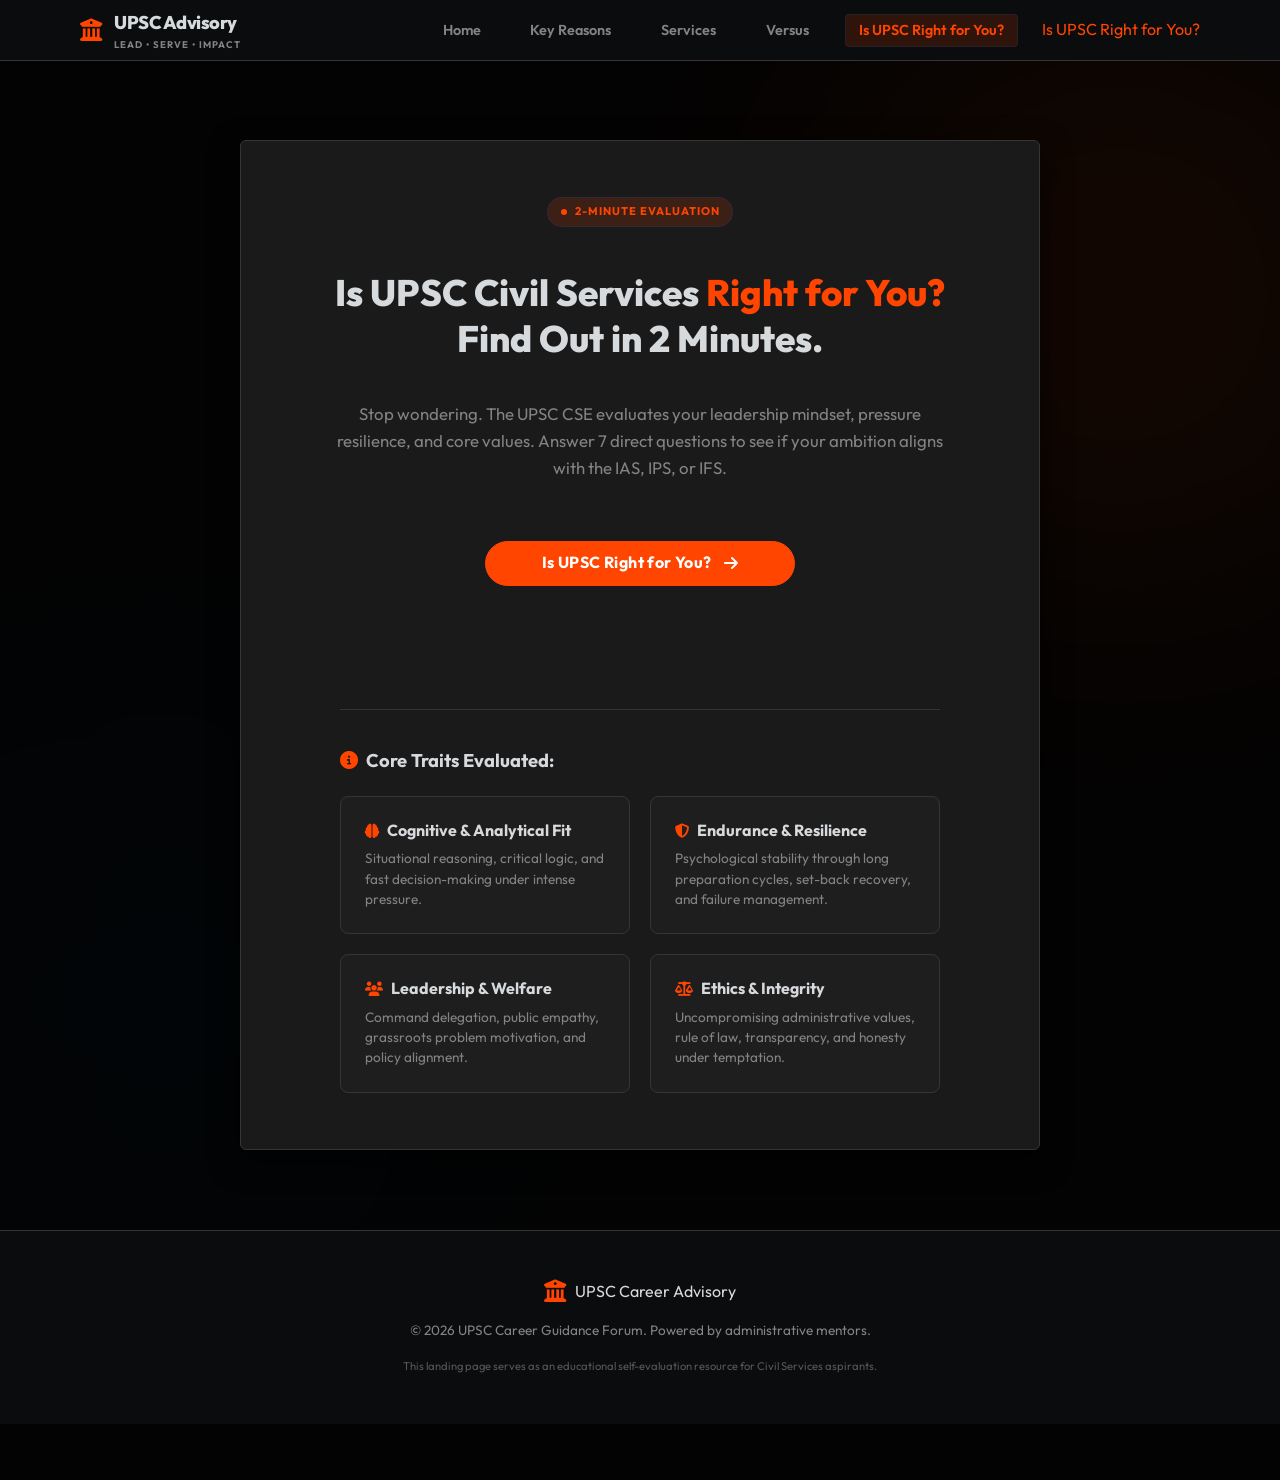
==== commit c7613ffc: "Update all CTAs to theme 'Is UPSC Right for You?' and eliminate 'assessment' keyword" ====
--- a/assessment.html
+++ b/assessment.html
@@ -3,8 +3,8 @@
 <head>
   <meta charset="UTF-8">
   <meta name="viewport" content="width=device-width, initial-scale=1.0, maximum-scale=1.0, user-scalable=no">
-  <title>UPSC Career Compatibility Assessment | Are You Built for IAS/IPS?</title>
-  <meta name="description" content="Take this direct 10-minute diagnostic compatibility assessment to map your traits across 5 core civil service competencies.">
+  <title>Is UPSC Right for You? | Quick 2-Minute Fit Check</title>
+  <meta name="description" content="Discover if the Indian Civil Services matches your mindset and ambition. Answer 7 direct questions in under 2 minutes.">
   
   <!-- Preconnect to Google Fonts -->
   <link rel="preconnect" href="https://fonts.googleapis.com">
@@ -48,10 +48,10 @@
             <li><a href="index.html#reasons">Key Reasons</a></li>
             <li><a href="index.html#services">Services</a></li>
             <li><a href="index.html#comparison">Versus</a></li>
-            <li><a href="quiz.html" class="nav-btn-highlight">Counselling</a></li>
+            <li><a href="quiz.html" class="nav-btn-highlight">Is UPSC Right for You?</a></li>
           </ul>
         </nav>
-        <a href="quiz.html" class="cta-header-btn">Start Test</a>
+        <a href="quiz.html" class="cta-header-btn">Is UPSC Right for You?</a>
       </div>
     </div>
   </header>
@@ -63,20 +63,20 @@
         
         <div class="quiz-intro-content">
           <div class="hero-badge" style="margin-bottom: 1.5rem; display: inline-flex; align-items: center; gap: 0.5rem;">
-            <span class="badge-dot"></span> DIRECT DIAGNOSTIC
+            <span class="badge-dot"></span> 2-MINUTE EVALUATION
           </div>
           
           <h1 style="font-size: 2.3rem; line-height: 1.25; margin-bottom: 1.25rem; font-family: var(--font-heading); font-weight: 800; color: var(--color-text-primary);">
-            Are You Built for the <span class="highlight">IAS/IPS</span>?<br>Test Your Compatibility Instantly.
+            Is UPSC Civil Services <span class="highlight">Right for You?</span><br>Find Out in 2 Minutes.
           </h1>
           
           <p style="max-width: 620px; margin: 0 auto 2.5rem auto; font-size: 1.05rem; line-height: 1.6; color: var(--color-text-secondary);">
-            Stop wondering. The UPSC CSE evaluates your administrative mindset, pressure resilience, and core values. Take this direct 10-minute compatibility assessment to map your traits across 5 critical civil service competencies.
+            Stop wondering. The UPSC CSE evaluates your leadership mindset, pressure resilience, and core values. Answer 7 direct questions to see if your ambition aligns with the IAS, IPS, or IFS.
           </p>
           
           <div style="margin-bottom: 3.5rem;">
             <a href="quiz.html" class="btn btn-primary btn-booking btn-shimmer" style="text-decoration: none; padding: 0.55rem 3.5rem; font-size: 1rem; display: inline-flex; align-items: center; gap: 0.75rem; border-radius: 50px; font-weight: 700;">
-              Start Diagnostic Assessment <i class="fa-solid fa-bolt"></i>
+              Is UPSC Right for You? <i class="fa-solid fa-arrow-right"></i>
             </a>
           </div>
 
@@ -133,7 +133,7 @@
         <span>UPSC Career Advisory</span>
       </div>
       <p>&copy; 2026 UPSC Career Guidance Forum. Powered by administrative mentors.</p>
-      <p class="footer-note">This landing page serves as an educational self-assessment resource for Civil Services aspirants.</p>
+      <p class="footer-note">This landing page serves as an educational self-evaluation resource for Civil Services aspirants.</p>
     </div>
   </footer>
 
@@ -141,11 +141,11 @@
   <div class="mobile-bottom-nav">
     <a href="index.html#hero" class="mobile-nav-link"><i class="fa-solid fa-house"></i><span>Home</span></a>
     <a href="index.html#reasons" class="mobile-nav-link"><i class="fa-solid fa-list-check"></i><span>Reasons</span></a>
-    <a href="assessment.html" class="mobile-nav-link center-fab active">
+    <a href="quiz.html" class="mobile-nav-link center-fab active">
       <div class="fab-circle">
         <i class="fa-solid fa-compass"></i>
       </div>
-      <span>Quiz</span>
+      <span>Fit Check</span>
     </a>
     <a href="index.html#services" class="mobile-nav-link"><i class="fa-solid fa-layer-group"></i><span>Services</span></a>
     <a href="index.html#comparison" class="mobile-nav-link"><i class="fa-solid fa-scale-balanced"></i><span>Versus</span></a>
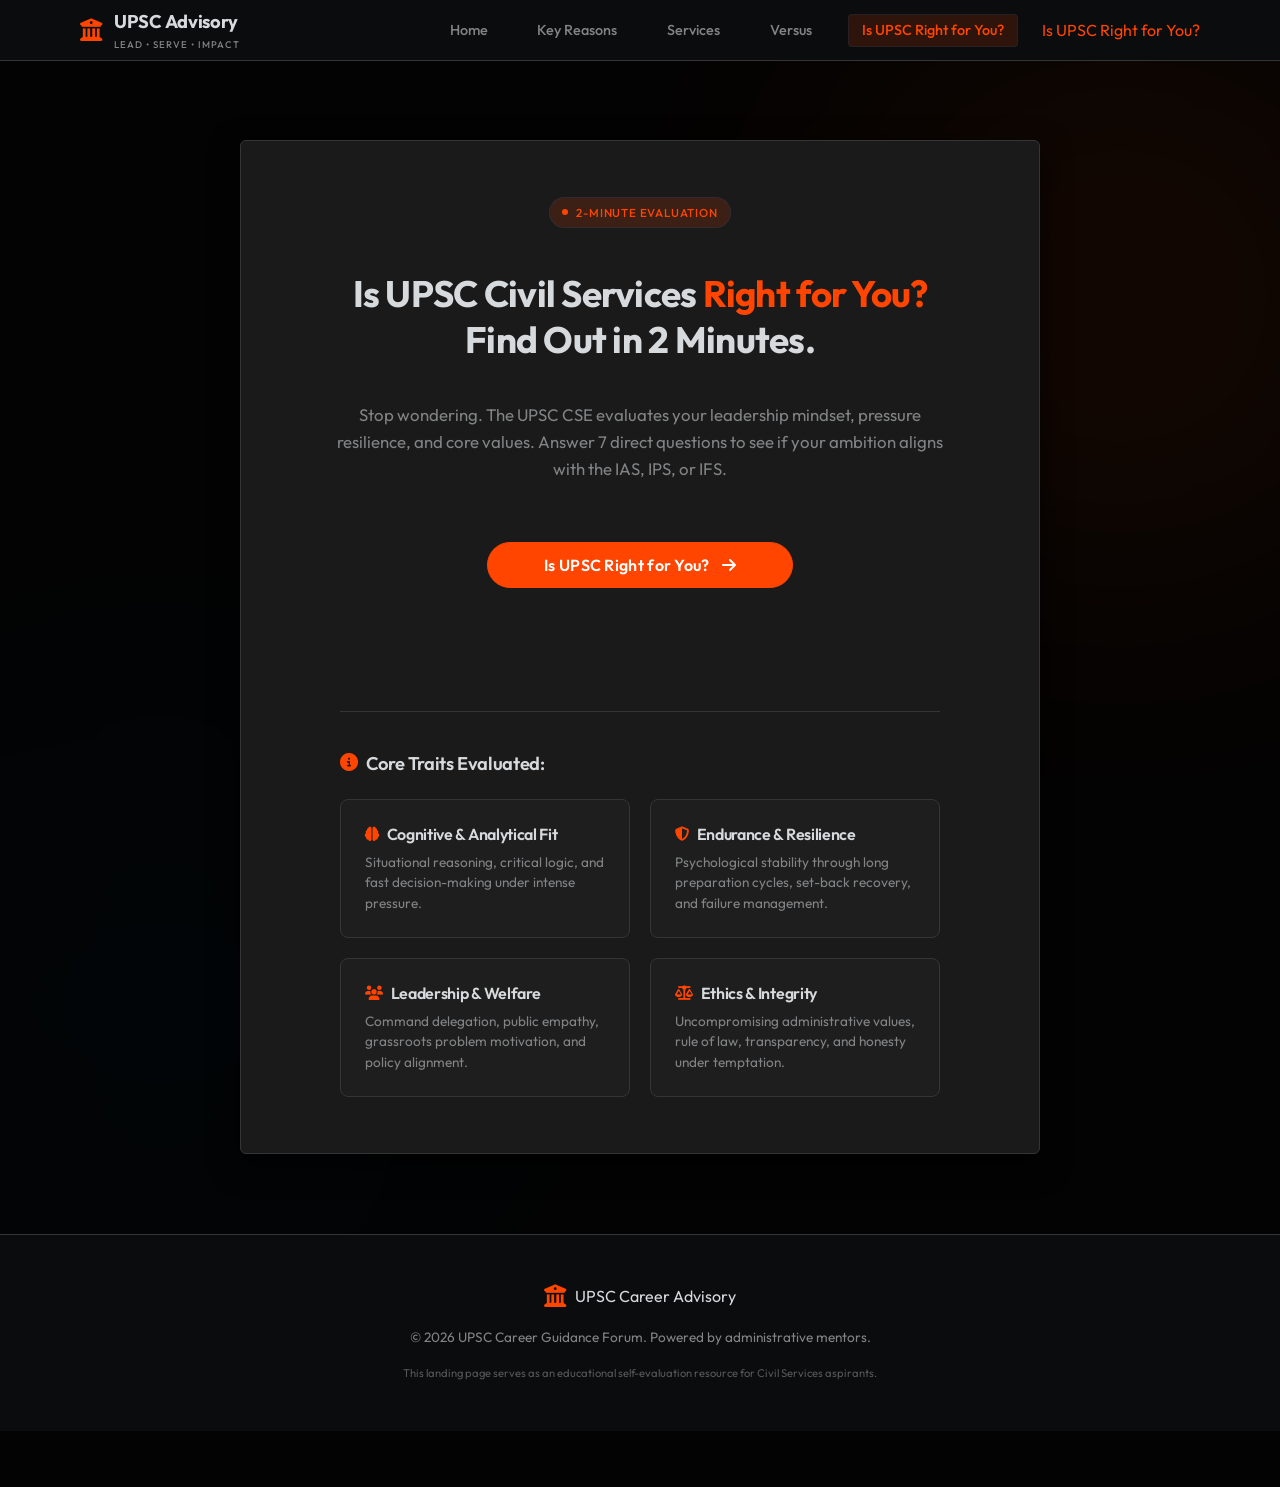
==== commit 770450d1: "Normalize typography and soften font weights across website" ====
--- a/assessment.html
+++ b/assessment.html
@@ -66,53 +66,53 @@
             <span class="badge-dot"></span> 2-MINUTE EVALUATION
           </div>
           
-          <h1 style="font-size: 2.3rem; line-height: 1.25; margin-bottom: 1.25rem; font-family: var(--font-heading); font-weight: 800; color: var(--color-text-primary);">
+          <h1 style="font-size: 2.3rem; line-height: 1.25; margin-bottom: 1.25rem; font-family: var(--font-heading); font-weight: 700; color: var(--color-text-primary);">
             Is UPSC Civil Services <span class="highlight">Right for You?</span><br>Find Out in 2 Minutes.
           </h1>
           
-          <p style="max-width: 620px; margin: 0 auto 2.5rem auto; font-size: 1.05rem; line-height: 1.6; color: var(--color-text-secondary);">
+          <p style="max-width: 620px; margin: 0 auto 2.5rem auto; font-size: 1.05rem; line-height: 1.6; color: var(--color-text-secondary); font-weight: 400;">
             Stop wondering. The UPSC CSE evaluates your leadership mindset, pressure resilience, and core values. Answer 7 direct questions to see if your ambition aligns with the IAS, IPS, or IFS.
           </p>
           
           <div style="margin-bottom: 3.5rem;">
-            <a href="quiz.html" class="btn btn-primary btn-booking btn-shimmer" style="text-decoration: none; padding: 0.55rem 3.5rem; font-size: 1rem; display: inline-flex; align-items: center; gap: 0.75rem; border-radius: 50px; font-weight: 700;">
+            <a href="quiz.html" class="btn btn-primary btn-booking btn-shimmer" style="text-decoration: none; padding: 0.55rem 3.5rem; font-size: 1rem; display: inline-flex; align-items: center; gap: 0.75rem; border-radius: 50px; font-weight: 600;">
               Is UPSC Right for You? <i class="fa-solid fa-arrow-right"></i>
             </a>
           </div>
 
           <!-- Evaluated Traits Grid -->
           <div style="margin-top: 3rem; border-top: var(--border-glass); padding-top: 2.5rem; text-align: left;">
-            <h3 style="font-size: 1.15rem; color: var(--color-text-primary); margin-bottom: 1.5rem; font-family: var(--font-heading); display: flex; align-items: center; gap: 0.5rem; font-weight: 700;">
+            <h3 style="font-size: 1.15rem; color: var(--color-text-primary); margin-bottom: 1.5rem; font-family: var(--font-heading); display: flex; align-items: center; gap: 0.5rem; font-weight: 600;">
               <i class="fa-solid fa-circle-info" style="color: var(--color-accent-orange);"></i> Core Traits Evaluated:
             </h3>
             
             <div class="traits-grid" style="display: grid; grid-template-columns: repeat(auto-fit, minmax(280px, 1fr)); gap: 1.25rem;">
               <div class="trait-card" style="background: rgba(255,255,255,0.015); border: var(--border-glass); padding: 1.5rem; border-radius: 8px; transition: transform 0.2s ease;">
-                <h4 style="font-size: 1rem; color: var(--color-text-primary); margin-bottom: 0.5rem; display: flex; align-items: center; gap: 0.5rem; font-weight: 700; font-family: var(--font-heading);">
+                <h4 style="font-size: 1rem; color: var(--color-text-primary); margin-bottom: 0.5rem; display: flex; align-items: center; gap: 0.5rem; font-weight: 600; font-family: var(--font-heading);">
                   <i class="fa-solid fa-brain" style="color: var(--color-accent-orange); font-size: 0.9rem;"></i> Cognitive &amp; Analytical Fit
                 </h4>
-                <p style="font-size: 0.85rem; line-height: 1.5; color: var(--color-text-secondary); margin: 0;">Situational reasoning, critical logic, and fast decision-making under intense pressure.</p>
+                <p style="font-size: 0.85rem; line-height: 1.5; color: var(--color-text-secondary); margin: 0; font-weight: 400;">Situational reasoning, critical logic, and fast decision-making under intense pressure.</p>
               </div>
               
               <div class="trait-card" style="background: rgba(255,255,255,0.015); border: var(--border-glass); padding: 1.5rem; border-radius: 8px; transition: transform 0.2s ease;">
-                <h4 style="font-size: 1rem; color: var(--color-text-primary); margin-bottom: 0.5rem; display: flex; align-items: center; gap: 0.5rem; font-weight: 700; font-family: var(--font-heading);">
+                <h4 style="font-size: 1rem; color: var(--color-text-primary); margin-bottom: 0.5rem; display: flex; align-items: center; gap: 0.5rem; font-weight: 600; font-family: var(--font-heading);">
                   <i class="fa-solid fa-shield-halved" style="color: var(--color-accent-orange); font-size: 0.9rem;"></i> Endurance &amp; Resilience
                 </h4>
-                <p style="font-size: 0.85rem; line-height: 1.5; color: var(--color-text-secondary); margin: 0;">Psychological stability through long preparation cycles, set-back recovery, and failure management.</p>
+                <p style="font-size: 0.85rem; line-height: 1.5; color: var(--color-text-secondary); margin: 0; font-weight: 400;">Psychological stability through long preparation cycles, set-back recovery, and failure management.</p>
               </div>
               
               <div class="trait-card" style="background: rgba(255,255,255,0.015); border: var(--border-glass); padding: 1.5rem; border-radius: 8px; transition: transform 0.2s ease;">
-                <h4 style="font-size: 1rem; color: var(--color-text-primary); margin-bottom: 0.5rem; display: flex; align-items: center; gap: 0.5rem; font-weight: 700; font-family: var(--font-heading);">
+                <h4 style="font-size: 1rem; color: var(--color-text-primary); margin-bottom: 0.5rem; display: flex; align-items: center; gap: 0.5rem; font-weight: 600; font-family: var(--font-heading);">
                   <i class="fa-solid fa-users" style="color: var(--color-accent-orange); font-size: 0.9rem;"></i> Leadership &amp; Welfare
                 </h4>
-                <p style="font-size: 0.85rem; line-height: 1.5; color: var(--color-text-secondary); margin: 0;">Command delegation, public empathy, grassroots problem motivation, and policy alignment.</p>
+                <p style="font-size: 0.85rem; line-height: 1.5; color: var(--color-text-secondary); margin: 0; font-weight: 400;">Command delegation, public empathy, grassroots problem motivation, and policy alignment.</p>
               </div>
               
               <div class="trait-card" style="background: rgba(255,255,255,0.015); border: var(--border-glass); padding: 1.5rem; border-radius: 8px; transition: transform 0.2s ease;">
-                <h4 style="font-size: 1rem; color: var(--color-text-primary); margin-bottom: 0.5rem; display: flex; align-items: center; gap: 0.5rem; font-weight: 700; font-family: var(--font-heading);">
+                <h4 style="font-size: 1rem; color: var(--color-text-primary); margin-bottom: 0.5rem; display: flex; align-items: center; gap: 0.5rem; font-weight: 600; font-family: var(--font-heading);">
                   <i class="fa-solid fa-scale-balanced" style="color: var(--color-accent-orange); font-size: 0.9rem;"></i> Ethics &amp; Integrity
                 </h4>
-                <p style="font-size: 0.85rem; line-height: 1.5; color: var(--color-text-secondary); margin: 0;">Uncompromising administrative values, rule of law, transparency, and honesty under temptation.</p>
+                <p style="font-size: 0.85rem; line-height: 1.5; color: var(--color-text-secondary); margin: 0; font-weight: 400;">Uncompromising administrative values, rule of law, transparency, and honesty under temptation.</p>
               </div>
             </div>
           </div>
--- a/style.css
+++ b/style.css
@@ -85,9 +85,12 @@
 
 body {
   font-family: var(--font-body);
+  font-weight: 400;
+  -webkit-font-smoothing: antialiased;
+  -moz-osx-font-smoothing: grayscale;
   background-color: var(--color-bg-base);
   color: var(--color-text-primary);
-  line-height: 1.6;
+  line-height: 1.65;
   overflow-x: hidden;
   position: relative;
   -webkit-tap-highlight-color: transparent;
@@ -164,13 +167,15 @@
 
 /* Typography elements */
 h1, h2, h3, h4 {
-  font-weight: 700;
-  line-height: 1.2;
-  color: var(--color-text-primary);
+  font-weight: 600;
+  line-height: 1.25;
+  color: var(--color-text-primary);
+  letter-spacing: -0.02em;
 }
 
 p {
   color: var(--color-text-secondary);
+  font-weight: 400;
 }
 
 a {
@@ -213,12 +218,12 @@
   padding: 0.55rem 2.5rem;
   font-family: var(--font-body);
   font-size: 0.95rem;
-  font-weight: 700;
+  font-weight: 600;
   border-radius: 9999px;
   cursor: pointer;
   transition: all 0.2s ease;
   text-transform: none;
-  letter-spacing: 0.4px;
+  letter-spacing: 0.3px;
 }
 
 .btn-primary {
@@ -282,7 +287,7 @@
 
 .section-subtitle {
   font-size: 0.75rem;
-  font-weight: 800;
+  font-weight: 600;
   letter-spacing: 1.5px;
   color: var(--color-accent-orange);
   text-transform: uppercase;
@@ -297,6 +302,7 @@
 
 .section-header h2 {
   font-size: 2.2rem;
+  font-weight: 600;
   margin-bottom: 0.75rem;
 }
 
@@ -304,6 +310,7 @@
   max-width: 650px;
   margin: 0 auto;
   font-size: 1.05rem;
+  font-weight: 400;
 }
 
 /* ==========================================
@@ -347,14 +354,14 @@
 
 .logo-title {
   font-size: 1.15rem;
-  font-weight: 800;
-  color: var(--color-text-primary);
-  letter-spacing: -0.5px;
+  font-weight: 700;
+  color: var(--color-text-primary);
+  letter-spacing: -0.3px;
 }
 
 .logo-subtitle {
   font-size: 0.6rem;
-  font-weight: 700;
+  font-weight: 500;
   letter-spacing: 1px;
   color: var(--color-text-secondary);
 }
@@ -374,7 +381,7 @@
 
 .desktop-nav a {
   font-size: 0.9rem;
-  font-weight: 600;
+  font-weight: 500;
   color: var(--color-text-secondary);
   padding: 0.4rem 0.8rem;
   border-radius: 4px;
@@ -391,6 +398,7 @@
   background: var(--color-accent-orange-glow);
   border: 1px solid rgba(10, 102, 194, 0.15);
   color: var(--color-accent-orange) !important;
+  font-weight: 500;
 }
 
 .nav-btn-highlight:hover {
@@ -453,9 +461,9 @@
   background: var(--color-accent-orange-glow);
   border: 1px solid rgba(10, 102, 194, 0.15);
   border-radius: 9999px;
-  font-size: 0.7rem;
-  letter-spacing: 1px;
-  font-weight: 700;
+  font-size: 0.72rem;
+  letter-spacing: 0.8px;
+  font-weight: 500;
   color: var(--color-accent-orange);
   margin-bottom: 1.5rem;
 }
@@ -469,10 +477,10 @@
 }
 
 .hero h1 {
-  font-size: 3rem;
-  font-weight: 800;
-  color: var(--color-text-primary);
-  letter-spacing: -1px;
+  font-size: 2.85rem;
+  font-weight: 700;
+  color: var(--color-text-primary);
+  letter-spacing: -0.5px;
   margin-bottom: 1rem;
 }
 
@@ -480,7 +488,7 @@
   font-size: 1.35rem;
   color: var(--color-accent-orange);
   margin-bottom: 1.5rem;
-  font-weight: 600;
+  font-weight: 500;
 }
 
 .hero-desc {
@@ -534,7 +542,7 @@
   padding: 0.4rem 1rem;
   border-radius: 9999px;
   font-size: 0.75rem;
-  font-weight: 600;
+  font-weight: 500;
   color: var(--color-text-primary);
 }
 
@@ -585,8 +593,9 @@
 
 .intro-text h2 {
   font-size: 1.8rem;
+  font-weight: 600;
   margin-bottom: 1.2rem;
-  letter-spacing: -0.5px;
+  letter-spacing: -0.3px;
 }
 
 .accent-text {
@@ -596,6 +605,7 @@
 .intro-text p {
   font-size: 1rem;
   color: var(--color-text-secondary);
+  font-weight: 400;
 }
 
 .intro-quote {
@@ -607,15 +617,16 @@
 }
 
 .portal-quote {
-  font-size: 1.35rem;
-  color: var(--color-accent-orange);
-  font-weight: 700;
-  line-height: 1.3;
+  font-size: 1.25rem;
+  color: var(--color-accent-orange);
+  font-weight: 600;
+  line-height: 1.35;
 }
 
 .quote-explanation {
   font-size: 0.9rem;
   line-height: 1.6;
+  font-weight: 400;
 }
 
 /* ==========================================
@@ -643,7 +654,7 @@
   padding: 0.8rem 1.8rem;
   font-family: var(--font-body);
   font-size: 0.95rem;
-  font-weight: 700;
+  font-weight: 500;
   border-radius: var(--border-radius-md);
   cursor: pointer;
   display: inline-flex;
@@ -715,7 +726,7 @@
   padding: 0.5rem 1.2rem;
   border-radius: 9999px;
   font-family: var(--font-body);
-  font-weight: 700;
+  font-weight: 500;
   font-size: 0.85rem;
   cursor: pointer;
   transition: all 0.2s ease;
@@ -785,7 +796,7 @@
 
 .reason-num {
   font-size: 0.85rem;
-  font-weight: 700;
+  font-weight: 600;
   color: var(--color-accent-orange);
   border: 1px solid var(--color-accent-orange-glow);
   background: var(--color-accent-orange-glow);
@@ -802,8 +813,9 @@
 
 .reason-body-text {
   font-size: 0.9rem;
-  color: var(--color-text-primary);
-  line-height: 1.55;
+  color: var(--color-text-secondary);
+  font-weight: 400;
+  line-height: 1.6;
 }
 
 .reason-footer {
@@ -814,7 +826,7 @@
 
 .reason-tag {
   font-size: 0.75rem;
-  font-weight: 700;
+  font-weight: 500;
   color: var(--color-text-secondary);
 }
 
@@ -869,7 +881,7 @@
 
 .tab-abbr {
   font-size: 1.05rem;
-  font-weight: 700;
+  font-weight: 600;
   display: flex;
   align-items: center;
   gap: 0.5rem;
@@ -914,6 +926,7 @@
 
 .service-info h3 {
   font-size: 1.6rem;
+  font-weight: 600;
   color: var(--color-text-primary);
   margin-bottom: 0.4rem;
 }
@@ -924,7 +937,7 @@
   color: var(--color-accent-orange);
   text-transform: uppercase;
   letter-spacing: 1px;
-  font-weight: 700;
+  font-weight: 600;
   margin-bottom: 1.2rem;
 }
 
@@ -932,11 +945,12 @@
   font-size: 0.95rem;
   line-height: 1.6;
   margin-bottom: 1.5rem;
+  font-weight: 400;
 }
 
 .service-responsibilities h4 {
   font-size: 0.9rem;
-  font-weight: 700;
+  font-weight: 600;
   color: var(--color-text-primary);
   margin-bottom: 0.75rem;
   text-transform: uppercase;
@@ -955,6 +969,7 @@
   display: flex;
   gap: 0.6rem;
   align-items: flex-start;
+  font-weight: 400;
 }
 
 .service-responsibilities li i {
@@ -996,7 +1011,7 @@
   border-radius: 4px;
   font-size: 0.7rem;
   color: var(--color-text-primary);
-  font-weight: 600;
+  font-weight: 500;
 }
 
 @keyframes fadeIn {
@@ -1055,8 +1070,8 @@
 }
 
 th {
-  font-size: 1rem;
-  font-weight: 700;
+  font-size: 0.95rem;
+  font-weight: 600;
   color: var(--color-text-primary);
   padding: 1.2rem;
   border-bottom: 2px solid var(--color-border-primary);
@@ -1071,6 +1086,7 @@
   border-bottom: 1px solid var(--color-border-primary);
   font-size: 0.9rem;
   vertical-align: middle;
+  font-weight: 400;
 }
 
 tr:last-child td {
@@ -1078,7 +1094,7 @@
 }
 
 .aspect-title {
-  font-weight: 700;
+  font-weight: 600;
   color: var(--color-text-primary);
   width: 18%;
 }
@@ -1180,7 +1196,7 @@
 .question-counter {
   font-size: 0.75rem;
   letter-spacing: 1px;
-  font-weight: 700;
+  font-weight: 600;
   color: var(--color-accent-orange);
   text-transform: uppercase;
   margin-bottom: 0.5rem;
@@ -1188,6 +1204,7 @@
 
 .question-text {
   font-size: 1.25rem;
+  font-weight: 600;
   color: var(--color-text-primary);
   margin-bottom: 2rem;
   line-height: 1.4;
@@ -1237,7 +1254,7 @@
   display: flex;
   align-items: center;
   justify-content: center;
-  font-weight: 700;
+  font-weight: 600;
   font-size: 0.75rem;
   color: var(--color-text-secondary);
 }
@@ -1249,7 +1266,7 @@
 }
 
 .opt-label {
-  font-weight: 500;
+  font-weight: 400;
 }
 
 /* Results State */
@@ -1269,6 +1286,7 @@
 
 .result-header h3 {
   font-size: 1.4rem;
+  font-weight: 600;
 }
 
 .score-badge {
@@ -1279,7 +1297,7 @@
 
 .score-text {
   font-size: 3rem;
-  font-weight: 800;
+  font-weight: 700;
   color: var(--color-accent-orange);
   line-height: 1;
 }
@@ -1288,6 +1306,7 @@
   font-size: 0.7rem;
   text-transform: uppercase;
   letter-spacing: 1px;
+  font-weight: 500;
   color: var(--color-text-secondary);
 }
 
@@ -1309,7 +1328,7 @@
 
 .reality-highlights h4 {
   font-size: 0.9rem;
-  font-weight: 700;
+  font-weight: 600;
   color: var(--color-accent-red);
   margin-bottom: 1rem;
   display: flex;
@@ -1326,12 +1345,14 @@
 .real-item h5 {
   color: var(--color-text-primary);
   font-size: 0.9rem;
+  font-weight: 600;
   margin-bottom: 0.2rem;
 }
 
 .real-item p {
   font-size: 0.8rem;
   line-height: 1.4;
+  font-weight: 400;
 }
 
 /* ==========================================
@@ -1360,6 +1381,7 @@
 
 .counselling-meta h4 {
   font-size: 1.1rem;
+  font-weight: 600;
   color: var(--color-text-primary);
   margin-bottom: 0.2rem;
 }
@@ -1389,7 +1411,7 @@
 
 .form-group label {
   font-size: 0.75rem;
-  font-weight: 700;
+  font-weight: 500;
   text-transform: uppercase;
   color: var(--color-text-secondary);
 }
@@ -1441,6 +1463,7 @@
 .booking-success-message h5 {
   color: var(--color-text-primary);
   font-size: 1.05rem;
+  font-weight: 600;
   margin-bottom: 0.25rem;
 }
 
@@ -1483,13 +1506,14 @@
   border-radius: 4px;
   font-size: 0.7rem;
   letter-spacing: 1px;
-  font-weight: 700;
+  font-weight: 600;
   color: var(--color-accent-red);
   margin-bottom: 1.2rem;
 }
 
 .reality-card h2 {
   font-size: 2rem;
+  font-weight: 600;
   margin-bottom: 1rem;
 }
 
@@ -1503,6 +1527,7 @@
   max-width: 850px;
   margin-bottom: 2.5rem;
   color: var(--color-text-primary);
+  font-weight: 400;
 }
 
 .reality-grid-large {
@@ -1543,6 +1568,7 @@
 
 .r-card h3 {
   font-size: 1.05rem;
+  font-weight: 600;
   color: var(--color-text-primary);
   margin-bottom: 0.4rem;
 }
@@ -1550,6 +1576,7 @@
 .r-card p {
   font-size: 0.85rem;
   line-height: 1.5;
+  font-weight: 400;
 }
 
 /* ==========================================
@@ -1572,13 +1599,14 @@
 
 .cta-subtitle {
   font-size: 0.75rem;
-  font-weight: 700;
+  font-weight: 600;
   letter-spacing: 1px;
   color: var(--color-accent-orange);
 }
 
 .cta-container h2 {
   font-size: 2.2rem;
+  font-weight: 600;
   color: var(--color-text-primary);
 }
 
@@ -1586,6 +1614,7 @@
   font-size: 1.05rem;
   max-width: 650px;
   line-height: 1.6;
+  font-weight: 400;
 }
 
 .cta-divider {
@@ -1597,7 +1626,7 @@
 }
 
 .cta-question {
-  font-weight: 600;
+  font-weight: 500;
   color: var(--color-text-primary) !important;
 }
 
@@ -1629,7 +1658,7 @@
   align-items: center;
   gap: 0.5rem;
   font-size: 1.2rem;
-  font-weight: 800;
+  font-weight: 700;
   color: var(--color-accent-orange);
 }
 
@@ -1686,7 +1715,7 @@
     color: #ffffff !important;
     padding: 0.45rem 1rem;
     font-size: 0.75rem;
-    font-weight: 800;
+    font-weight: 600;
     border-radius: 9999px;
     margin-right: 0.5rem;
     transition: all 0.25s ease;
@@ -1813,7 +1842,7 @@
     justify-content: center;
     color: var(--color-text-secondary);
     font-size: 0.65rem;
-    font-weight: 700;
+    font-weight: 500;
     text-decoration: none;
     width: 60px;
     height: 100%;
@@ -2059,12 +2088,12 @@
 
   .upsc-col::before {
     content: "Civil Services: ";
-    font-weight: 700;
+    font-weight: 600;
   }
 
   .conv-col::before {
     content: "Conventional: ";
-    font-weight: 700;
+    font-weight: 600;
     color: var(--color-text-secondary);
   }
 }
@@ -2117,7 +2146,7 @@
   padding: 0.6rem 1.4rem;
   border-radius: 50px;
   font-size: 1.3rem;
-  font-weight: 800;
+  font-weight: 700;
   color: var(--color-accent-orange);
   font-family: var(--font-body);
   box-shadow: 0 4px 15px rgba(255, 107, 0, 0.15);
@@ -2192,7 +2221,7 @@
 
 .score-dial-content .score-text {
   font-size: 2.2rem;
-  font-weight: 800;
+  font-weight: 700;
   color: var(--color-text-primary);
   line-height: 1.1;
   margin-bottom: 0.1rem;
@@ -2202,7 +2231,7 @@
 .score-dial-content .score-label {
   font-size: 0.52rem;
   text-transform: uppercase;
-  font-weight: 800;
+  font-weight: 600;
   letter-spacing: 0.5px;
   color: var(--color-text-secondary);
   white-space: nowrap;
@@ -2250,7 +2279,7 @@
 
 .phone-prefix {
   font-size: 0.9rem;
-  font-weight: 700;
+  font-weight: 500;
   color: var(--color-text-secondary);
   padding-left: 1rem;
   padding-right: 0.5rem;
@@ -2268,22 +2297,38 @@
   color: var(--color-text-primary);
 }
 
-/* Anti-Rush Warning Box */
+/* Dynamic Pacing Feedback Box */
 .rushed-warning-box {
   display: none;
-  background: rgba(255, 107, 0, 0.03);
-  border: 1px dashed var(--color-accent-orange);
-  border-radius: 6px;
+  border-radius: 8px;
   padding: 1.25rem;
   margin: 1.25rem 0;
   text-align: left;
   animation: fadeIn 0.4s ease forwards;
+  transition: all 0.3s ease;
+}
+
+.rushed-warning-box.pacing-thoughtful {
+  background: rgba(70, 209, 96, 0.05);
+  border: 1px solid rgba(70, 209, 96, 0.35);
+}
+
+.rushed-warning-box.pacing-thoughtful h5 {
+  color: var(--color-accent-green);
+}
+
+.rushed-warning-box.pacing-fast {
+  background: rgba(255, 69, 0, 0.05);
+  border: 1px solid rgba(255, 69, 0, 0.3);
+}
+
+.rushed-warning-box.pacing-fast h5 {
+  color: var(--color-accent-orange);
 }
 
 .rushed-warning-box h5 {
-  font-size: 0.9rem;
-  color: var(--color-accent-orange);
-  font-weight: 700;
+  font-size: 0.95rem;
+  font-weight: 600;
   margin-top: 0;
   margin-bottom: 0.5rem;
   display: flex;
@@ -2292,8 +2337,8 @@
 }
 
 .rushed-warning-box p {
-  font-size: 0.85rem;
-  line-height: 1.5;
+  font-size: 0.88rem;
+  line-height: 1.55;
   color: var(--color-text-primary);
   margin-bottom: 0.75rem;
 }
@@ -2303,8 +2348,8 @@
   color: var(--color-text-secondary);
   border-left: 2px solid var(--color-accent-orange);
   padding-left: 0.75rem;
-  font-size: 0.8rem;
-  line-height: 1.4;
+  font-size: 0.82rem;
+  line-height: 1.45;
   margin-top: 0.75rem;
 }
 
